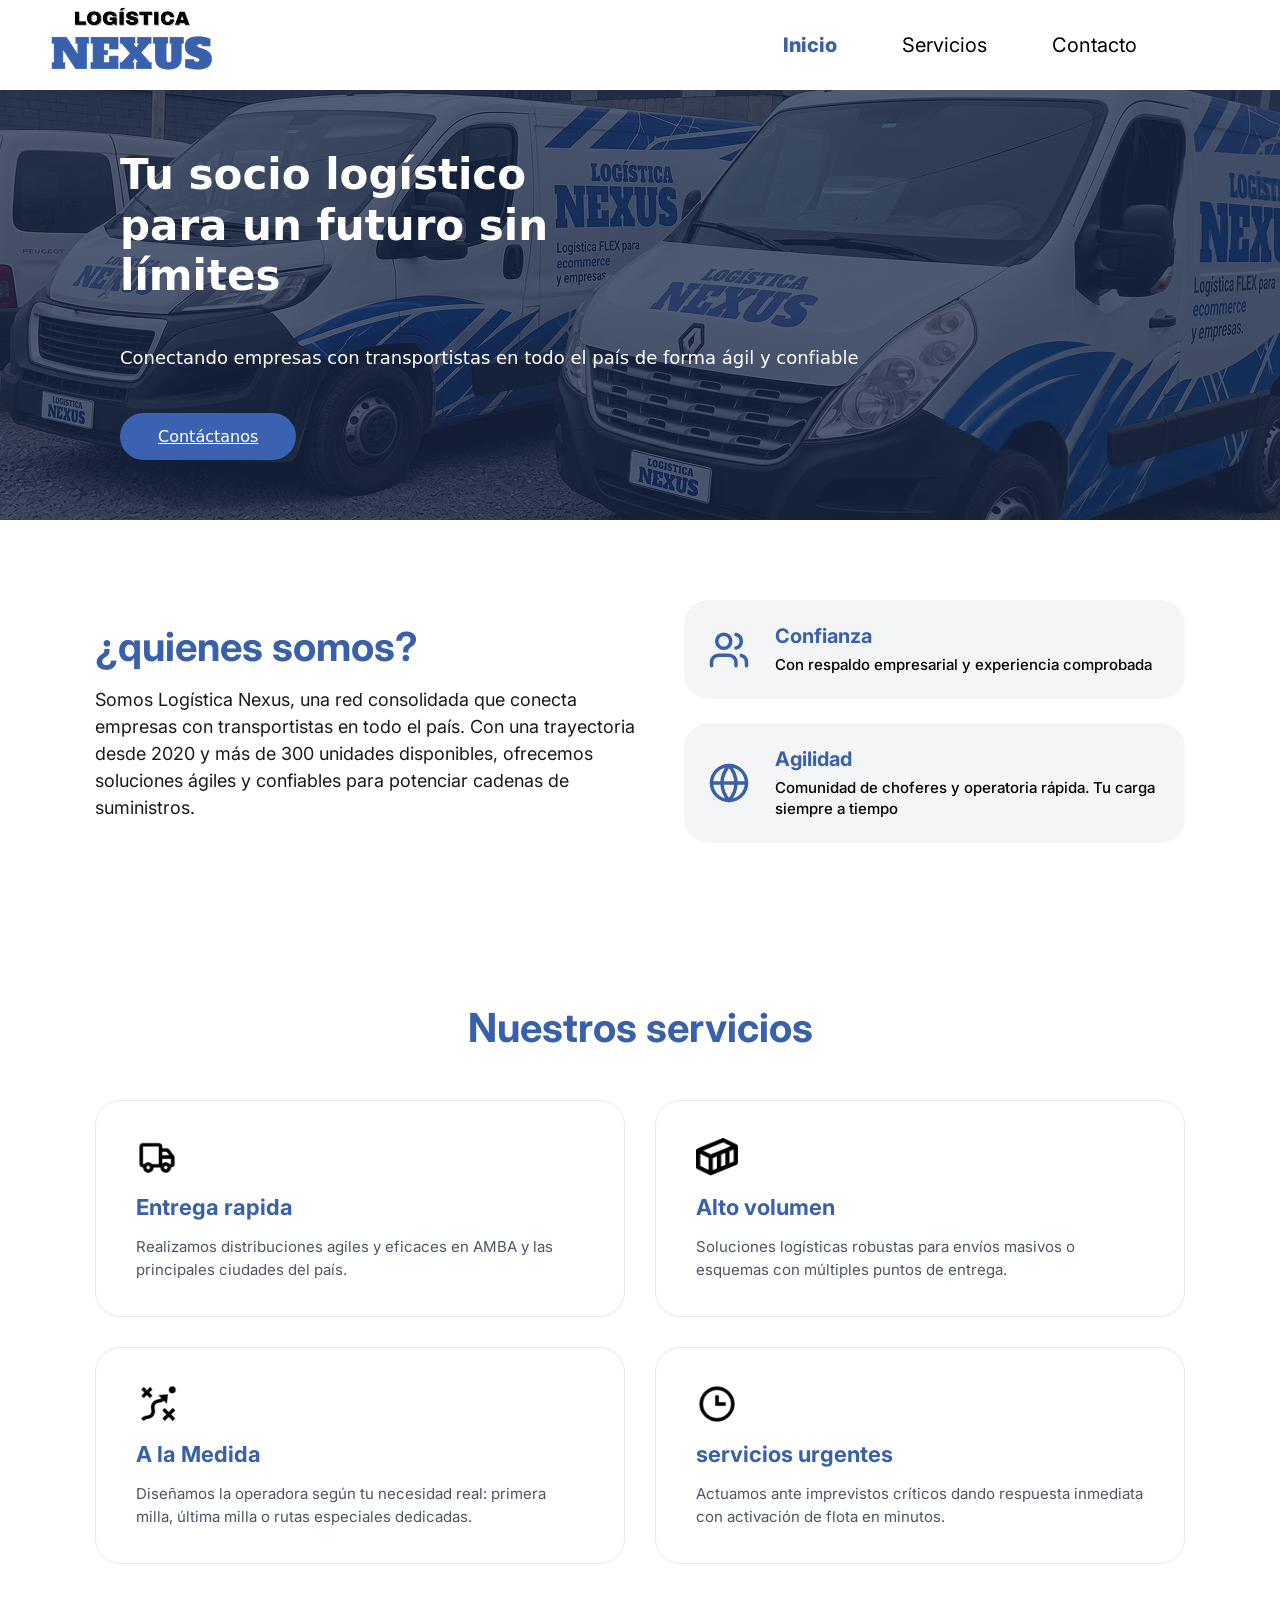
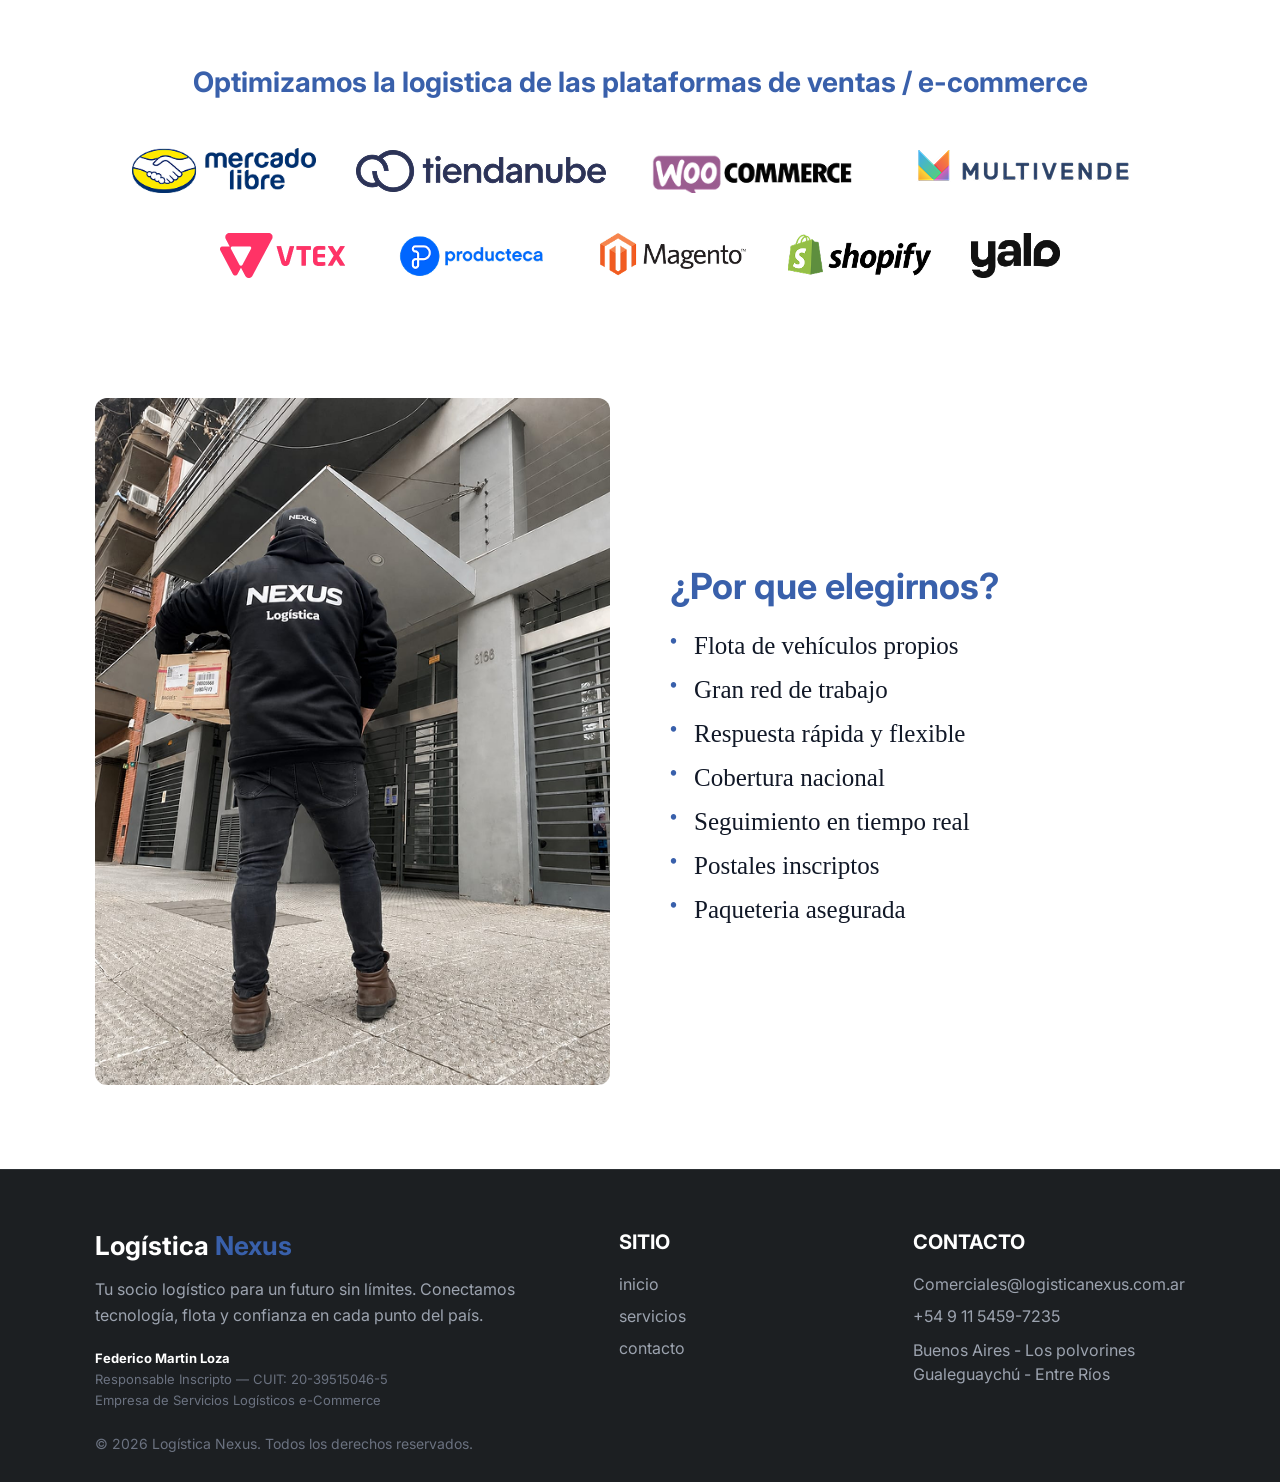
==== index.html @ c01db125 "ultimos cambios del servidor" ====
<!DOCTYPE html>
<html lang="es">
<head>
    <meta charset="UTF-8">
    <meta name="viewport" content="width=device-width, initial-scale=1.0">
    
    <title>Logística Nexus - Inicio</title>
    <meta name="description" content="Conectamos empresas con transportistas de forma ágil y confiable en todo el país. Soluciones logísticas a la medida, distribución de alto volumen y envíos urgentes.">
    <link rel="canonical" href="https://www.logisticanexus.com/">
    <meta name="robots" content="index, follow">
   
    <meta property="og:type" content="website">
    <meta property="og:title" content="Logística Nexus - Soluciones de Transporte Ágil">
    <meta property="og:description" content="Especialistas en última milla, distribución masiva e integraciones con plataformas de e-commerce.">
    <meta property="og:image" content="https://www.logisticanexus.com/img/og-share-image.jpg">
    <meta property="og:url" content="https://www.logisticanexus.com/index.html">
    <meta property="og:site_name" content="Logística Nexus">
  
    <link rel="preconnect" href="https://fonts.googleapis.com">
    <link rel="preconnect" href="https://fonts.gstatic.com" crossorigin>
    <link href="https://fonts.googleapis.com/css2?family=Inter:wght@400;500;700;800&display=swap" rel="stylesheet">
    
    <link rel="icon" href="./iconos/favicon.ico" type="image/x-icon">

    <link rel="stylesheet" href="style.css">
</head>
<body>  

 
  <header class="header">

  
    <img src="./img/Logo_nexus.png" alt="Logística Nexus - Socio Logístico" class="header__logo">

   
    <button class="header__toggle" id="menuToggle" aria-label="Abrir menú">
      <span class="header__toggle-line"></span>
      <span class="header__toggle-line"></span>
      <span class="header__toggle-line"></span>
    </button>

    
    <nav class="header__nav" id="headerNav">
      <ul class="header__menu">
      
        <li class="header__item"><a href="index.html" class="header__link header__link--active">Inicio</a></li>
        <li class="header__item"><a href="./pages/servicios.html" class="header__link">Servicios</a></li>
        <li class="header__item"><a href="./pages/Contacto.html" class="header__link">Contacto</a></li>
      </ul>
    </nav>

  </header>

  
  <main class="main_content">

    
    <section class="hero hero--home">
      <div class="hero__content">
        <h1 class="hero__title">Tu socio logístico para un futuro sin límites</h1>
        <p class="hero__text">Conectando empresas con transportistas en todo el país de forma ágil y confiable</p>
        
        <a href="./pages/Contacto.html" class="hero__button hero__button--primary">Contáctanos</a>
      </div>
    </section>

    
    <section class="about">
      <div class="about__container">
        
        <div class="about__info">
          <h2 class="about__title">¿quienes somos?</h2>
          <p class="about__text">
            Somos Logística Nexus, una red consolidada que conecta empresas con transportistas en todo el país. 
            Con una trayectoria desde 2020 y más de 300 unidades disponibles, ofrecemos soluciones 
            ágiles y confiables para potenciar cadenas de suministros.
          </p>
        </div>

        <div class="about__features">
          
          <div class="about__card">
            <div class="about__icon-wrapper">
              <svg class="about__icon" xmlns="http://www.w3.org/2000/svg" viewBox="0 0 24 24" fill="none" stroke="currentColor" stroke-width="2" stroke-linecap="round" stroke-linejoin="round">
                <path d="M16 21v-2a4 4 0 0 0-4-4H6a4 4 0 0 0-4 4v2" />
                <circle cx="9" cy="7" r="4" />
                <path d="M22 21v-2a4 4 0 0 0-3-3.87" />
                <path d="M16 3.13a4 4 0 0 1 0 7.75" />
              </svg>
            </div>
            <div class="about__card-content">
              <h3 class="about__card-title">Confianza</h3>
              <p class="about__card-text">Con respaldo empresarial y experiencia comprobada</p>
            </div>
          </div>

          <div class="about__card">
            <div class="about__icon-wrapper">
              <svg class="about__icon" xmlns="http://www.w3.org/2000/svg" viewBox="0 0 24 24" fill="none" stroke="currentColor" stroke-width="2" stroke-linecap="round" stroke-linejoin="round">
                <circle cx="12" cy="12" r="10" />
                <line x1="2" y1="12" x2="22" y2="12" />
                <path d="M12 2a15.3 15.3 0 0 1 4 10 15.3 15.3 0 0 1-4 10 15.3 15.3 0 0 1-4-10 15.3 15.3 0 0 1 4-10z" />
              </svg>
            </div>
            <div class="about__card-content">
              <h3 class="about__card-title">Agilidad</h3>
              <p class="about__card-text">Comunidad de choferes y operatoria rápida. Tu carga siempre a tiempo</p>
            </div>
          </div>

        </div>

      </div>
    </section>

    
    <section class="services">
      <div class="services__container">
        <h2 class="services__title">Nuestros servicios</h2>
        
        <div class="services__grid">
          
          <article class="services__card">

            <img src="./img/Camion-entrega-rapida.png" alt="Icono de Entrega rápida" class="services__icon">
            <h3 class="services__card-title">Entrega rapida</h3>
            <p class="services__card-text">Realizamos distribuciones agiles y eficaces en AMBA y las principales ciudades del país.</p>
          </article>

          <article class="services__card">

            <img src="./img/Alto-volumen.png" alt="Icono de Alto volumen" class="services__icon">
            <h3 class="services__card-title">Alto volumen</h3>
            <p class="services__card-text">Soluciones logísticas robustas para envíos masivos o esquemas con múltiples puntos de entrega.</p>
          </article>

          <article class="services__card">

            <img src="./img/A-la-medida.png" alt="Icono de Servicio A la Medida" class="services__icon">
            <h3 class="services__card-title">A la Medida</h3>
            <p class="services__card-text">Diseñamos la operadora según tu necesidad real: primera milla, última milla o rutas especiales dedicadas.</p>
          </article>

          <article class="services__card">

            <img src="./img/servicios-urgentes.png" alt="Icono de Servicios urgentes" class="services__icon">
            <h3 class="services__card-title">servicios urgentes</h3>
            <p class="services__card-text">Actuamos ante imprevistos críticos dando respuesta inmediata con activación de flota en minutos.</p>
          </article>

        </div>
      </div>
    </section>

    
    <section class="integrations">
      <div class="integrations__container">
        <h2 class="integrations__title">Optimizamos la logistica de las plataformas de ventas / e-commerce</h2>
        
        <div class="integrations__grid">
          <img src="./iconos/mercado-libre.png" alt="Logística integrada con Mercado Libre" class="integrations__logo">
          <img src="./iconos/tienda-nube.png" alt="Logística integrada con Tiendanube" class="integrations__logo">
          <img src="./iconos/woo-commerce.png" alt="Logística integrada con WooCommerce" class="integrations__logo">
          <img src="./iconos/multivende.png" alt="Logística integrada con Multivende" class="integrations__logo">
          <img src="./iconos/vtex.png" alt="Logística integrada con VTEX" class="integrations__logo">
          <img src="./iconos/producteca.png" alt="Logística integrada con Producteca" class="integrations__logo">
          <img src="./iconos/magento.png" alt="Logística integrada con Magento" class="integrations__logo">
          <img src="./iconos/shopify.png" alt="Logística integrada con Shopify" class="integrations__logo">
          <img src="./iconos/yalo.png" alt="Logística integrada con Yalo" class="integrations__logo">
        </div>
      </div>
    </section>

    
    <section class="benefits">
      <div class="benefits__container">
        
        <div class="benefits__image-wrapper">
          <img src="./img/imagen-transporte-fede.png" alt="Distribución y logística de paquetes - Logística Nexus" class="benefits__image">
        </div>

        <div class="benefits__content">
          <h2 class="benefits__title">¿Por que elegirnos?</h2>
          <ul class="benefits__list">
            <li class="benefits__item">Flota de vehículos propios</li>
            <li class="benefits__item">Gran red de trabajo</li>
            <li class="benefits__item">Respuesta rápida y flexible</li>
            <li class="benefits__item">Cobertura nacional</li>
            <li class="benefits__item">Seguimiento en tiempo real</li>
            <li class="benefits__item">Postales inscriptos</li>
            <li class="benefits__item">Paqueteria asegurada</li>
          </ul>
        </div>

      </div>
    </section>

  </main>     

  
  <footer class="footer">
    <div class="footer__container">
      
      <div class="footer__column footer__column--brand">
        <h2 class="footer__brand-title">Logística <span>Nexus</span></h2>
        <p class="footer__brand-text">Tu socio logístico para un futuro sin límites. Conectamos tecnología, flota y confianza en cada punto del país.</p>
        
        <div class="footer__legal-data">
          <p><strong>Federico Martin Loza</strong></p>
          <p>Responsable Inscripto — CUIT: 20-39515046-5</p>
          <p>Empresa de Servicios Logísticos e-Commerce</p>
        </div>

        <p class="footer__copy">&copy; 2026 Logística Nexus. Todos los derechos reservados.</p>
      </div>

      <div class="footer__column footer__column--nav">
        <h3 class="footer__title">SITIO</h3>
        <ul class="footer__list">
          <li><a href="./index.html" class="footer__link">inicio</a></li>
          <li><a href="./pages/servicios.html" class="footer__link">servicios</a></li>
          <li><a href="./pages/contacto.html" class="footer__link">contacto</a></li>
        </ul>
      </div>

      <div class="footer__column footer__column--contact">
        <h3 class="footer__title">CONTACTO</h3>
        <ul class="footer__list">
          <li><a href="mailto:Comerciales@logisticanexus.com.ar" class="footer__link">Comerciales@logisticanexus.com.ar</a></li>
          <li><a href="https://wa.me/5491154597235" target="_blank" rel="noopener noreferrer" class="footer__link">+54 9 11 5459-7235</a></li>
          <li class="footer__address">Buenos Aires - Los polvorines<br>Gualeguaychú - Entre Ríos</li>
        </ul>
      </div>

    </div>
  </footer>

  
  <script src="main.js"></script>  
</body>
</html>
---- style.css ----
* {
  margin: 0;
  padding: 0;
  box-sizing: border-box;
}

.main_content {
  width: 100%;
  margin: 0;
  padding: 0;
}


.channel-link {
  color: #4b5563;
  text-decoration: none;
  transition: color 0.2s ease;
}

.channel-link:hover {
  color: #3960AB; 
  text-decoration: underline;
}


.header {
  width: 100%;
  height: 90px;
  display: flex;
  justify-content: space-between; 
  align-items: center;
  padding: 20px 63px 20px 48px;
  background-color: #ffffff;
}

.header__logo {
  height: auto;
  max-width: 180px; 
}

.header__toggle {
  display: none;
}

.header__menu {
  list-style: none;
  margin: 0;
  padding: 0 60px;
  display: flex;
  justify-content: center;
  align-items: center;
  gap: 25px;
  flex: 1 0 0;
}

.header__item {
  display: flex;
  padding: 12px 20px;
  justify-content: center;
  align-items: center;
  gap: 10px;
}

.header__link {
  text-decoration: none;
  color: #000;
  font-family: 'Inter', sans-serif;
  font-size: 20px;
  font-style: normal;
  font-weight: 400;
  line-height: normal;
}

.header__link--active {
  font-weight: 800;
  color: #3960AB;
}


.hero--home {
  position: relative;
  width: 100%;
  height: 430px;
  background-image: linear-gradient(rgba(24, 39, 70, 0.75), rgba(24, 39, 70, 0.75)), 
                    url('./img/Fondo\ hero\ inicio.png'); 
  background-size: cover;
  background-position: center;
  background-repeat: no-repeat;
  display: flex;
  justify-content: center; 
  align-items: center;
}

.hero__content {
  width: 100%;
  max-width: 1440px;
  padding: 95px 120px;
  display: flex;
  flex-direction: column;
  gap: 42px;
  align-items: flex-start; 
}

.hero__title {
  color: #ffffff;
  font-family: system-ui, -apple-system, BlinkMacSystemFont, sans-serif;
  font-size: 42px;
  font-weight: 700;
  line-height: 1.2;
  margin: 0;
  max-width: 480px;
}

.hero__text {
  color: #ffffff;
  font-family: system-ui, -apple-system, BlinkMacSystemFont, sans-serif;
  font-size: 18px;
  font-weight: 400;
  line-height: 1.5;
  margin: 0;
  max-width: 750px; 
}

.hero__button--primary {
  background-color: #3b62b0; 
  color: #ffffff;
  font-family: system-ui, -apple-system, BlinkMacSystemFont, sans-serif;
  font-size: 16px;
  font-weight: 500;
  padding: 14px 38px;
  border: none;
  border-radius: 24px; 
  cursor: pointer;
  transition: background-color 0.2s ease-in-out;
}

.hero__button--primary:hover {
  background-color: #2e4d8c; 
}

.services-hero {
  background: linear-gradient(rgba(24, 39, 70, 0.8), rgba(24, 39, 70, 0.85)), 
              url('./img/img-servicios.png') no-repeat center center/cover;
  padding: 100px 0;
  text-align: center;
  color: #ffffff;
}

.services-hero__title {
  font-size: 42px;
  font-weight: 700;
  font-family: 'Inter', sans-serif;
}

.hero-contact {
  background: linear-gradient(rgba(24, 39, 70, 0.75), rgba(24, 39, 70, 0.75)), 
              url('./img/Fondo\ hero\ inicio.png'); 
  background-size: cover;
  background-position: center;
  padding: 90px 95px; 
  color: #ffffff;
  text-align: center;
}

.hero-contact__title {
  font-size: 46px; 
  font-weight: 700;
  margin-bottom: 16px;
  font-family: 'Inter', sans-serif;
}

.hero-contact__text {
  font-size: 18px; 
  color: #e5e7eb;
  max-width: 650px;
  margin: 0 auto;
  line-height: 1.6;
}


.about {
  width: 100%;
  background-color: #ffffff;
}

.about__container {
  display: flex;
  flex-direction: row;
  align-items: center;
  justify-content: space-between;
  width: 100%;
  max-width: 1440px;
  margin: 0 auto;
  padding: 80px 95px;
  gap: 28px;
}

.about__info {
  display: flex;
  flex-direction: column;
  width: 561px;
  gap: 15px;
}

.about__title {
  color: #3960AB;
  font-family: 'Inter', sans-serif;
  font-size: 40px;
  font-weight: 700;
  margin: 0;
}

.about__text {
  color: #1a1a1a;
  font-family: 'Inter', sans-serif;
  font-size: 18px;
  line-height: 1.5;
  margin: 0;
}

.about__features {
  display: flex;
  flex-direction: column;
  flex: 1;
  gap: 24px;
}

.about__card {
  display: flex;
  flex-direction: row;
  align-items: center;
  width: 100%;
  background-color: #F4F5F7;
  padding: 24px;
  gap: 25px;
  border-radius: 25px;
}

.about__icon-wrapper {
  display: flex;
  align-items: center;
  justify-content: center;
  color: #3960AB;
  flex-shrink: 0;
}

.about__icon {
  width: 42px;
  height: 42px;
}

.about__card-content {
  display: flex;
  flex-direction: column;
  gap: 6px;
}

.about__card-title {
  color: #3960AB;
  font-family: 'Inter', sans-serif;
  font-size: 20px;
  font-weight: 700;
  margin: 0;
}

.about__card-text {
  color: #000000;
  font-family: 'Inter', sans-serif;
  font-size: 15px;
  font-weight: 500;
  line-height: 1.4;
  margin: 0;
}


.services {
  width: 100%;
  background-color: #ffffff;
  padding: 80px 0 40px 0;
}

.services__container {
  width: 100%;
  max-width: 1440px;
  margin: 0 auto;
  padding: 0 95px;
}

.services__title {
  color: #3960AB;
  font-family: 'Inter', sans-serif;
  font-size: 40px;
  font-weight: 700;
  text-align: center;
  margin-bottom: 48px;
}

.services__grid {
  display: grid;
  grid-template-columns: repeat(2, 1fr);
  gap: 30px;
}

.services__card {
  background-color: #ffffff;
  border: 1px solid #e5e7eb;
  padding: 35px 40px;
  border-radius: 25px;
  display: flex;
  flex-direction: column;
  gap: 16px;
  align-items: flex-start;
}

.services__icon {
  width: 42px;
  height: 42px;
  object-fit: contain;
}

.services__card-title {
  color: #3960AB;
  font-family: 'Inter', sans-serif;
  font-size: 22px;
  font-weight: 700;
  margin: 0;
}

.services__card-text {
  color: #4b5563;
  font-family: 'Inter', sans-serif;
  font-size: 15px;
  line-height: 1.5;
  margin: 0;
}


.integrations {
  width: 100%;
  background-color: #ffffff;
  padding: 60px 0;
}

.integrations__container {
  width: 100%;
  max-width: 1440px;
  margin: 0 auto;
  padding: 0 95px;
  text-align: center;
}

.integrations__title {
  color: #3960AB;
  font-family: 'Inter', sans-serif;
  font-size: 28px;
  font-weight: 700;
  margin-bottom: 48px;
  line-height: 1.3;
}

.integrations__grid {
  display: flex;
  flex-wrap: wrap;
  justify-content: center;
  align-items: center;
  gap: 40px;
}

.integrations__logo {
  max-height: 45px;
  width: auto;
  object-fit: contain;
}


.benefits {
  width: 100%;
  background-color: #ffffff;
  padding: 60px 0 80px 0;
}

.benefits__container {
  width: 100%;
  max-width: 1440px;
  margin: 0 auto;
  padding: 0 95px;
  display: grid;
  grid-template-columns: 1fr 1fr;
  gap: 60px;
  align-items: center;
}

.benefits__image-wrapper {
  width: 100%;
}

.benefits__image {
  width: 100%;
  height: auto;
  border-radius: 12px;
  object-fit: cover;
}

.benefits__content {
  display: flex;
  flex-direction: column;
  gap: 24px;
}

.benefits__title {
  font-size: 36px;
  font-weight: 700;
  color: #3960AB;
  font-family: 'Inter', sans-serif;
}

.benefits__list {
  list-style: none;
  display: flex;
  flex-direction: column;
  gap: 16px;
}

.benefits__item {
  font-size: 25px;
  font-weight: 500;
  color: #111827;
  position: relative;
  padding-left: 24px;
}

.benefits__item::before {
  content: "•";
  color: #3960AB;
  font-weight: bold;
  font-size: 20px;
  position: absolute;
  left: 0;
  top: -2px;
}


.services-showcase__container--grid {
  max-width: 1440px;
  margin: 0 auto;
  padding: 80px 95px;
  display: grid;
  grid-template-columns: repeat(2, 1fr);
  gap: 40px;
  align-items: start;
}

.services-group {
  background-color: #ffffff;
  border: 1px solid #e5e7eb; 
  border-radius: 25px;       
  transition: transform 0.3s cubic-bezier(0.16, 1, 0.3, 1), box-shadow 0.3s ease;
  overflow: hidden;
  box-shadow: 0 4px 12px rgba(0, 0, 0, 0.02);
}

/* Efecto hover flotante con resplandor azul */
.services-group:hover {
  transform: translateY(-6px); 
  box-shadow: 0 16px 36px rgba(24, 39, 70, 0.08); 
  border-color: #3960AB; 
}

.services-card {
  padding: 35px 40px;
  display: flex;
  flex-direction: column;
  gap: 16px;
  align-items: flex-start;
  list-style: none;
  cursor: pointer;
  position: relative; 
}

.services-card::-webkit-details-marker {
  display: none; 
}


.services-card::after {
  content: "\f078"; 
  font-family: "Font Awesome 6 Free";
  font-weight: 900;
  color: #3960AB; 
  font-size: 14px;
  position: absolute;
  right: 40px;
  top: 45px;
  transition: transform 0.3s ease, color 0.2s ease;
}


details.services-group[open] .services-card::after {
  transform: rotate(180deg);
}

details.services-group[open] .services-card {
  border-bottom: 1px dashed #e5e7eb; 
}

.services-card__header {
  display: flex;
  align-items: center;
  gap: 15px;
  width: 100%;
}

.services-card__icon {
  width: 42px;
  height: 42px;
  object-fit: contain;
}

.services-card__title {
  color: #3960AB;
  font-family: 'Inter', sans-serif;
  font-size: 22px;
  font-weight: 700;
  margin: 0;
}

.services-card__title span {
  font-weight: 400;
}

.services-card__summary {
  color: #4b5563;
  font-family: 'Inter', sans-serif;
  font-size: 15px;
  line-height: 1.5;
  margin: 0;
  max-width: 85%;
}

.services-desc {
  padding: 35px 40px;
  background-color: #f9fafb; 
  display: flex;
  flex-direction: column;
  gap: 20px;
}

.services-desc__subtitle {
  font-size: 17px;
  font-weight: 700;
  color: #3960AB;
  font-family: 'Inter', sans-serif;
}

.services-desc__text {
  font-size: 15px;
  line-height: 1.6;
  color: #23272e;
  font-family: 'Inter', sans-serif;
}


.coverage {
  width: 100%;
  background-color: #ffffff;
  padding: 90px 95px;
  border-top: 1px solid #f3f4f6;
}

.coverage__container {
  max-width: 1440px;
  margin: 0 auto;
  text-align: center;
}

.coverage__title {
  color: #3960AB;
  font-family: 'Inter', sans-serif;
  font-size: 40px;
  font-weight: 700;
  margin-bottom: 12px;
}

.coverage__subtitle {
  color: #4b5563;
  font-family: 'Inter', sans-serif;
  font-size: 18px;
  max-width: 750px;
  margin: 0 auto 60px auto;
  line-height: 1.6;
}

.coverage__grid {
  display: grid;
  grid-template-columns: repeat(2, 1fr); 
  gap: 50px;
  align-items: stretch;
}

.coverage__card {
  background-color: #ffffff;
  border: 1px solid #e5e7eb;
  border-radius: 25px;
  overflow: hidden;
  box-shadow: 0 10px 25px -5px rgba(0, 0, 0, 0.02);
  display: flex;
  flex-direction: column;
  transition: transform 0.3s ease;
}

.coverage__card:hover {
  transform: translateY(-4px);
}

.coverage__image-wrapper {
  width: 100%;
  background-color: #0b0d0f; 
  padding: 30px;
  display: flex;
  justify-content: center;
  align-items: center;
  border-bottom: 1px solid #e5e7eb;
}

.coverage__img {
  max-height: 400px;
  width: 100%;
  object-fit: contain;
}

.coverage__content {
  padding: 35px 40px;
  text-align: left;
  display: flex;
  flex-direction: column;
  flex-grow: 1;
}

.coverage__card-title {
  color: #3960AB;
  font-size: 24px;
  font-weight: 700;
  margin-bottom: 12px;
  font-family: 'Inter', sans-serif;
}

.coverage__card-desc {
  color: #111827;
  font-size: 16px;
  font-weight: 500;
  margin-bottom: 24px;
  line-height: 1.5;
}

.coverage__list {
  list-style: none;
  display: flex;
  flex-direction: column;
  gap: 14px;
}

.coverage__list li {
  font-size: 15px;
  color: #4b5563;
  line-height: 1.6;
  position: relative;
  padding-left: 20px;
  font-family: 'Inter', sans-serif;
}

.coverage__list li::before {
  content: "•";
  color: #3960AB;
  position: absolute;
  left: 0;
  font-weight: bold;
  font-size: 18px;
  top: -1px;
}

.coverage__list li strong {
  color: #111827;
}


.commercial-policies {
  padding: 80px 0;
  background-color: #ffffff;
  border-top: 1px solid #f3f4f6;
}

.commercial-policies__container {
  max-width: 1440px;
  margin: 0 auto;
  padding: 0 95px;
}

.commercial-policies__title {
  font-size: 36px;
  font-weight: 700;
  color: #3960AB;
  text-align: center;
  margin-bottom: 48px;
  font-family: 'Inter', sans-serif;
}

.policy-accordion {
  background-color: #ffffff;
  border: 1px solid #e5e7eb;
  border-radius: 12px;
  margin-bottom: 16px;
  overflow: hidden;
  transition: all 0.3s ease;
}

details.policy-accordion[open] {
  border-color: #3960AB;
  box-shadow: 0 4px 20px rgba(57, 96, 171, 0.08);
}

.policy-accordion__summary {
  font-size: 16px;
  font-weight: 700;
  color: #111827;
  padding: 20px 24px;
  cursor: pointer;
  list-style: none;
  display: flex;
  justify-content: space-between;
  align-items: center;
  text-transform: uppercase;
  letter-spacing: 0.5px;
  font-family: 'Inter', sans-serif;
  user-select: none;
}

.policy-accordion__summary::-webkit-details-marker {
  display: none;
}

.policy-accordion__arrow {
  font-family: monospace;
  color: #3960AB;
  font-size: 16px;
  transition: transform 0.25s ease;
  display: inline-block;
}

details.policy-accordion[open] .policy-accordion__arrow {
  transform: rotate(180deg);
}

.policy-accordion__content {
  padding: 0 24px 24px 24px;
  border-top: 1px solid #f3f4f6;
  background-color: #f9fafb;
}

.policy-accordion__list {
  list-style: none;
  display: flex;
  flex-direction: column;
  gap: 14px;
  padding-top: 20px;
}

.policy-accordion__list li {
  font-size: 15px;
  color: #4b5563;
  line-height: 1.6;
  position: relative;
  padding-left: 24px;
  font-family: 'Inter', sans-serif;
}

.policy-accordion__list li::before {
  content: "•";
  color: #3960AB;
  position: absolute;
  left: 8px;
  font-weight: bold;
  font-size: 18px;
  top: -2px;
}

.policy-accordion__list li strong {
  color: #111827;
}


.contact-section {
  padding: 90px 95px;
  background-color: #ffffff;
}

.contact-section__container {
  display: grid;
  grid-template-columns: 1fr 1fr;
  gap: 90px; 
  max-width: 1440px;
  margin: 0 auto;
  align-items: start;
}

.nexus-form {
  display: none; 
}

.nexus-form.active {
  display: block; 
}

.contact-card {
  background-color: #ffffff;
  border: 1px solid #e5e7eb;
  padding: 45px; 
  border-radius: 16px;
  box-shadow: 0 10px 25px -5px rgba(0, 0, 0, 0.05);
}

.form-tabs {
  display: flex;
  background-color: #f3f4f6;
  padding: 5px;
  border-radius: 12px;
  margin-bottom: 36px;
}

.tab-btn {
  flex: 1;
  padding: 14px;
  border: none;
  background: transparent;
  font-size: 16px; 
  font-weight: 600;
  color: #4b5563;
  cursor: pointer;
  border-radius: 10px;
  transition: all 0.2s ease;
  font-family: 'Inter', sans-serif;
}

.tab-btn.active {
  background-color: #ffffff;
  color: #3960AB;
  box-shadow: 0 4px 6px -1px rgba(0, 0, 0, 0.05);
}

.form-group {
  margin-bottom: 24px;
  display: flex;
  flex-direction: column;
  gap: 8px;
}

.form-group label {
  font-size: 16px; 
  font-weight: 600;
  color: #374151;
  font-family: 'Inter', sans-serif;
}

.form-group input, .form-group select, .form-group textarea {
  width: 100%;
  padding: 14px 18px; 
  border: 1px solid #d1d5db;
  border-radius: 10px;
  font-size: 16px; 
  outline: none;
  font-family: 'Inter', sans-serif;
}

.form-group input:focus, .form-group select:focus, .form-group textarea:focus {
  border-color: #3960AB;
  box-shadow: 0 0 0 3px rgba(57, 96, 171, 0.15);
}

.btn-submit {
  width: 100%;
  background-color: #3960AB;
  color: #ffffff;
  padding: 16px;
  border: none;
  border-radius: 12px;
  font-size: 16px; 
  font-weight: 600;
  cursor: pointer;
  transition: background-color 0.2s;
  font-family: 'Inter', sans-serif;
}

.btn-submit:hover {
  background-color: #2e4d8c;
}

.info-side__title {
  font-size: 40px; 
  font-weight: 700;
  margin-bottom: 16px;
  color: #3960AB;
  font-family: 'Inter', sans-serif;
}

.info-side__desc {
  color: #4b5563;
  font-size: 18px;
  margin-bottom: 48px;
  font-family: 'Inter', sans-serif;
  line-height: 1.6;
}

.info-channels {
  display: flex;
  flex-direction: column;
  gap: 36px;
}

.channel-item {
  display: flex;
  gap: 24px;
  align-items: center;
}

.channel-item i {
  font-size: 20px;
  color: #3960AB;
  background: rgba(57, 96, 171, 0.08);
  padding: 16px;
  border-radius: 50%;
  width: 52px;
  height: 52px;
  display: flex;
  align-items: center;
  justify-content: center;
}

.channel-text h3 {
  font-size: 18px; 
  font-weight: 700;
  margin-bottom: 4px;
  font-family: 'Inter', sans-serif;
  color: #111827;
}

.channel-text p {
  font-size: 16px; 
  color: #4b5563;
  font-family: 'Inter', sans-serif;
  line-height: 1.4;
}


.footer {
  background-color: #1c1f22;
  color: #9ca3af;
  padding: 60px 95px 30px 95px;
  border-top: 1px solid #2d3135;
}

.footer__container {
  display: grid;
  grid-template-columns: 2fr 1fr 1fr;
  gap: 64px;
  max-width: 1440px;
  margin: 0 auto;
}

.footer__brand-title {
  color: #ffffff;
  font-size: 26px; 
  font-weight: 700;
  margin-bottom: 16px;
  font-family: 'Inter', sans-serif;
}

.footer__brand-title span {
  color: #3960AB;
}

.footer__brand-text {
  font-size: 16px; 
  line-height: 1.6;
  margin-bottom: 20px;
  font-family: 'Inter', sans-serif;
}

.footer__title {
  color: #ffffff;
  font-size: 20px; 
  font-weight: 700;
  margin-bottom: 20px;
  font-family: 'Inter', sans-serif;
}

.footer__list {
  list-style: none;
}

.footer__list li {
  margin-bottom: 12px;
}

.footer__link {
  color: #9ca3af;
  text-decoration: none;
  font-size: 16px; 
  transition: color 0.2s;
  font-family: 'Inter', sans-serif;
}

.footer__link:hover {
  color: #ffffff;
}

.footer__address {
  font-size: 16px; 
  line-height: 1.5;
  margin-top: 12px;
  font-family: 'Inter', sans-serif;
}

.footer__copy {
  font-size: 14px; 
  color: #6b7280;
  margin-top: 24px;
  font-family: 'Inter', sans-serif;
}


.footer__legal-data {
  font-size: 13px;
  color: #6b7280;
  line-height: 1.6;
  margin-top: 15px;
  margin-bottom: 10px;
  font-family: 'Inter', sans-serif;
}

.footer__legal-data strong {
  color: #ffffff;
}


.nexus-modal {
  display: none; 
  position: fixed;
  top: 0;
  left: 0;
  width: 100%;
  height: 100%;
  background-color: rgba(24, 39, 70, 0.6); 
  z-index: 2000; 
  justify-content: center;
  align-items: center;
  padding: 24px;
}

.nexus-modal.active {
  display: flex;
  animation: modalFadeIn 0.25s ease-out;
}

.nexus-modal__content {
  background-color: #3960AB; 
  color: #ffffff; 
  padding: 40px;
  border-radius: 25px; 
  max-width: 460px;
  width: 100%;
  text-align: center;
  box-shadow: 0 20px 40px rgba(0, 0, 0, 0.25);
  display: flex;
  flex-direction: column;
  align-items: center;
  gap: 16px;
  transform: scale(0.9);
  transition: transform 0.25s ease;
}

.nexus-modal.active .nexus-modal__content {
  transform: scale(1);
}

.nexus-modal__icon {
  font-size: 54px;
  color: #ffffff;
  margin-bottom: 8px;
}

.nexus-modal__title {
  font-size: 24px;
  font-weight: 700;
  font-family: 'Inter', sans-serif;
  margin: 0;
}

.nexus-modal__text {
  font-size: 16px;
  line-height: 1.5;
  font-family: 'Inter', sans-serif;
  color: #f3f4f6; 
  margin-bottom: 12px;
}

.nexus-modal__btn {
  background-color: #ffffff; 
  color: #3960AB; 
  border: none;
  padding: 12px 32px;
  font-size: 15px;
  font-weight: 700;
  border-radius: 12px;
  cursor: pointer;
  transition: background-color 0.2s, transform 0.1s;
  font-family: 'Inter', sans-serif;
  width: 100%;
  max-width: 160px;
}

.nexus-modal__btn:hover {
  background-color: #f3f4f6;
}

.nexus-modal__btn:active {
  transform: scale(0.97);
}

@keyframes modalFadeIn {
  from { opacity: 0; }
  to { opacity: 1; }
}


@media (min-width: 769px) {
  .header {
    gap: 289px; 
  }
}

@media (max-width: 768px) {
  /* Cabecera Móvil */
  .header {
    padding: 15px 20px; 
    position: relative;
    z-index: 100;
  }
  
  .header__toggle {
    display: flex;
    flex-direction: column;
    justify-content: space-between;
    width: 28px;
    height: 20px;
    background: transparent;
    border: none;
    cursor: pointer;
  }

  .header__toggle-line {
    width: 100%;
    height: 3px;
    background-color: #000000; 
    border-radius: 2px;
  }
  
  .header__nav {
    display: none;
    position: absolute;
    top: 100%; 
    left: 0;
    width: 100%;
    background-color: #ffffff;
    box-shadow: 0 4px 10px rgba(0, 0, 0, 0.08); 
    z-index: 99;
  }
  
  .header__nav--open {
    display: block;
  }
  
  .header__menu {
    flex-direction: column;
    padding: 20px 0;
    gap: 10px;
  }

  .header__item {
    width: 100%;
    padding: 12px 0;
    justify-content: center;
  }

  .header__link {
    font-size: 18px; 
  }

  
  .hero--home {
    height: auto;
    min-height: 420px;
    background-position: 35% center;
  }

  .hero__content {
    padding: 60px 24px;
    gap: 28px;
  }

  .hero__title {
    font-size: 30px;
    max-width: 100%;
  }

  .hero__text {
    font-size: 16px;
    max-width: 100%;
  }

  .hero--button--primary, .hero__button--primary {
    width: 100%;
    max-width: 280px;
    text-align: center;
  }

  /* Quiénes somos Móvil */
  .about__container {
    flex-direction: column; 
    padding: 40px 24px;     
    gap: 35px;
  }

  .about__info {
    width: 100%;            
  }

  .about__title {
    font-size: 32px;       
  }

  .about__features {
    width: 100%;           
    gap: 16px;
  }

  .about__card {
    padding: 20px;
    gap: 15px;
    border-radius: 20px;
  }

  
  .services-hero {
    padding: 60px 24px;
  }
  
  .services-hero__title {
    font-size: 32px;
  }

  .services__container {
    padding: 40px 24px;
  }

  .services__title {
    font-size: 28px;
    margin-bottom: 24px;
  }

  .services__grid {
    grid-template-columns: 1fr !important; 
    gap: 20px;
  }

  .services-showcase__container--grid {
    grid-template-columns: 1fr !important;
    padding: 40px 24px;
    gap: 24px;
  }

  .services-card {
    padding: 24px;
  }
  
  .services-card__title {
    font-size: 20px;
  }
  
  .services-card::after {
    right: 24px;
    top: 35px;
  }

  .services-desc {
    padding: 24px;
  }

  
  .coverage {
    padding: 50px 24px;
  }

  .coverage__title {
    font-size: 28px;
  }

  .coverage__subtitle {
    font-size: 16px;
    margin-bottom: 36px;
  }

  .coverage__grid {
    grid-template-columns: 1fr !important; 
    gap: 32px;
  }

  .coverage__image-wrapper {
    padding: 20px;
  }

  .coverage__img {
    max-height: 300px;
  }

  .coverage__content {
    padding: 24px;
  }
  
  .coverage__card-title {
    font-size: 22px;
  }

  /* Políticas e Integraciones Móvil */
  .commercial-policies {
    padding: 40px 0;
  }
  
  .commercial-policies__title {
    font-size: 26px;
    margin-bottom: 32px;
  }

  .commercial-policies__container {
    padding: 0 24px;
  }
  
  .policy-accordion__summary {
    font-size: 14px;
    padding: 16px;
  }

  .integrations__container {
    padding: 40px 24px;
  }

  .integrations__title {
    font-size: 22px;
    margin-bottom: 32px;
  }

  .integrations__grid {
    gap: 24px;
  }

  .integrations__logo {
    max-height: 35px;       
  }
  
  .benefits {
    padding: 40px 0;
  }

  .benefits__container {
    grid-template-columns: 1fr; 
    padding: 0 24px;
    gap: 32px;
  }

  .benefits__title {
    font-size: 26px;
  }

  
  .hero-contact {
    padding: 50px 24px;
  }

  .hero-contact__title {
    font-size: 28px;
  }
  
  .hero-contact__text {
    font-size: 15px;
  }

  .contact-section {
    padding: 40px 24px;
  }

  .contact-section__container {
    grid-template-columns: 1fr; 
    gap: 40px;
  }

  .info-side__title {
    font-size: 26px;
  }

  .info-side__desc {
    font-size: 15px;
    margin-bottom: 32px;
  }

  .channel-text h3 {
    font-size: 16px;
  }

  .channel-text p {
    font-size: 14px;
  }

  .contact-card {
    padding: 24px;
  }
  
  .tab-btn {
    font-size: 14px;
    padding: 10px;
  }
  
  .form-group label {
    font-size: 14px;
  }
  
  .form-group input, .form-group select, .form-group textarea {
    font-size: 14px;
    padding: 12px 14px;
  }
  
  .btn-submit {
    font-size: 15px;
    padding: 14px;
  }

  .footer {
    padding: 40px 24px 30px 24px;
  }

  .footer__container {
    grid-template-columns: 1fr; 
    gap: 40px;
  }

  .footer__brand-title {
    font-size: 22px;
  }

  .footer__brand-text, .footer__link, .footer__address {
    font-size: 14px;
  }

  .footer__title {
    font-size: 18px;
  }

  .footer__copy {
    font-size: 13px;
    margin-top: 16px;
  }
}
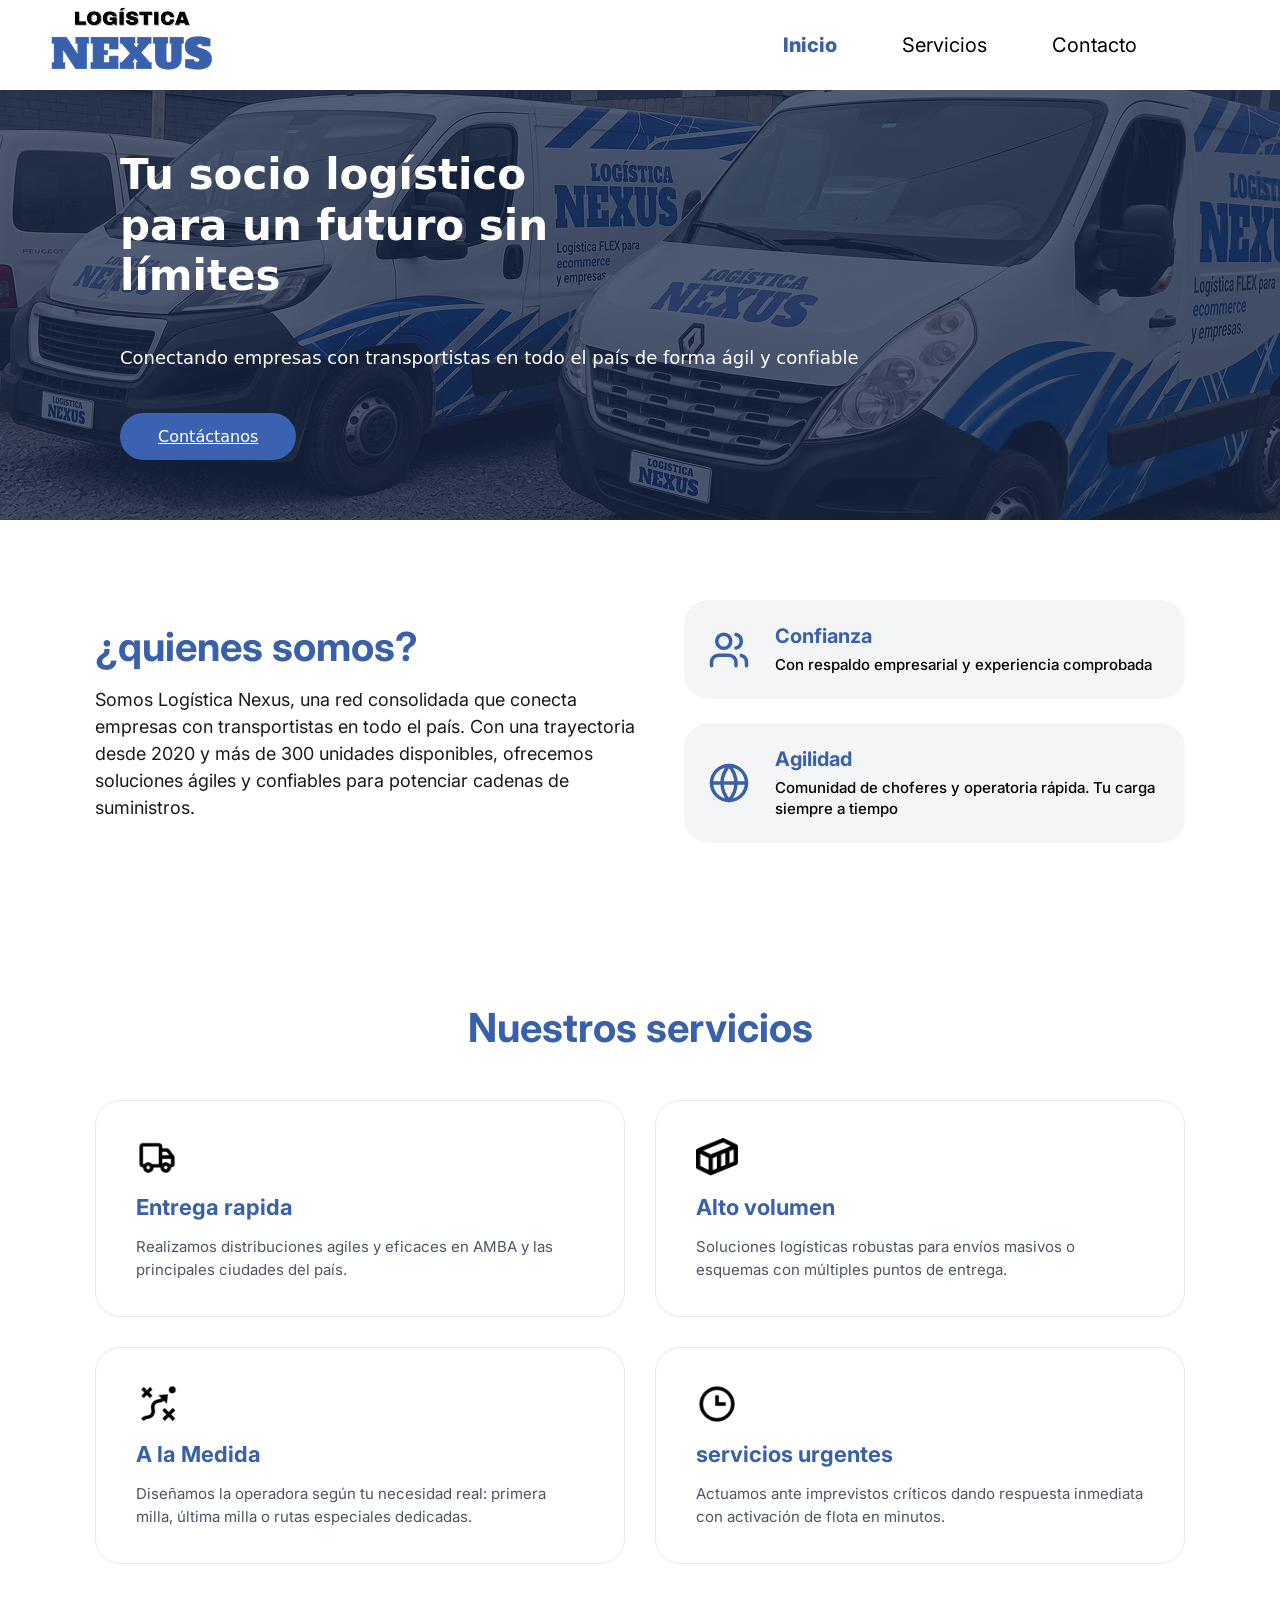
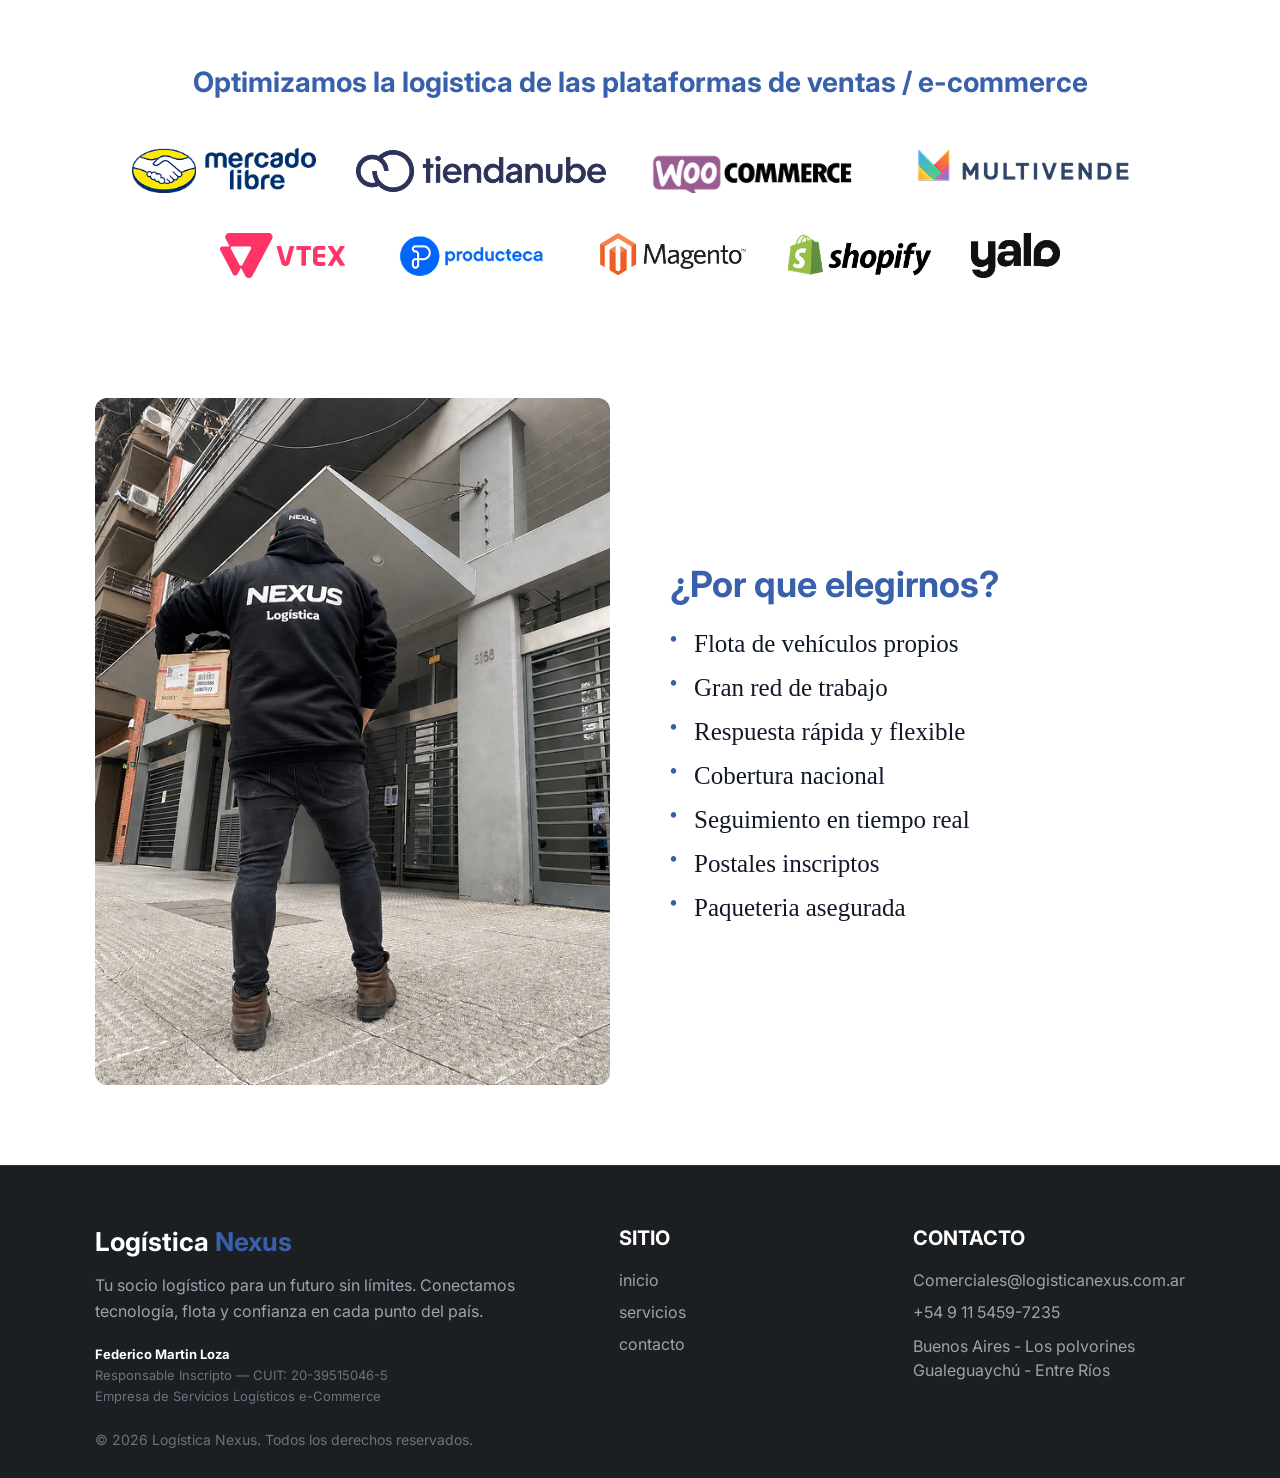
==== commit 4d263ff9: "cambios de codigo" ====
--- a/index.html
+++ b/index.html
@@ -1,4 +1,3 @@
-<!DOCTYPE html>
 <html lang="es">
 <head>
     <meta charset="UTF-8">
@@ -219,7 +218,7 @@
         <ul class="footer__list">
           <li><a href="./index.html" class="footer__link">inicio</a></li>
           <li><a href="./pages/servicios.html" class="footer__link">servicios</a></li>
-          <li><a href="./pages/contacto.html" class="footer__link">contacto</a></li>
+          <li><a href="./pages/Contacto.html" class="footer__link">contacto</a></li>
         </ul>
       </div>
 
--- a/style.css
+++ b/style.css
@@ -460,7 +460,7 @@
   box-shadow: 0 4px 12px rgba(0, 0, 0, 0.02);
 }
 
-/* Efecto hover flotante con resplandor azul */
+
 .services-group:hover {
   transform: translateY(-6px); 
   box-shadow: 0 16px 36px rgba(24, 39, 70, 0.08); 
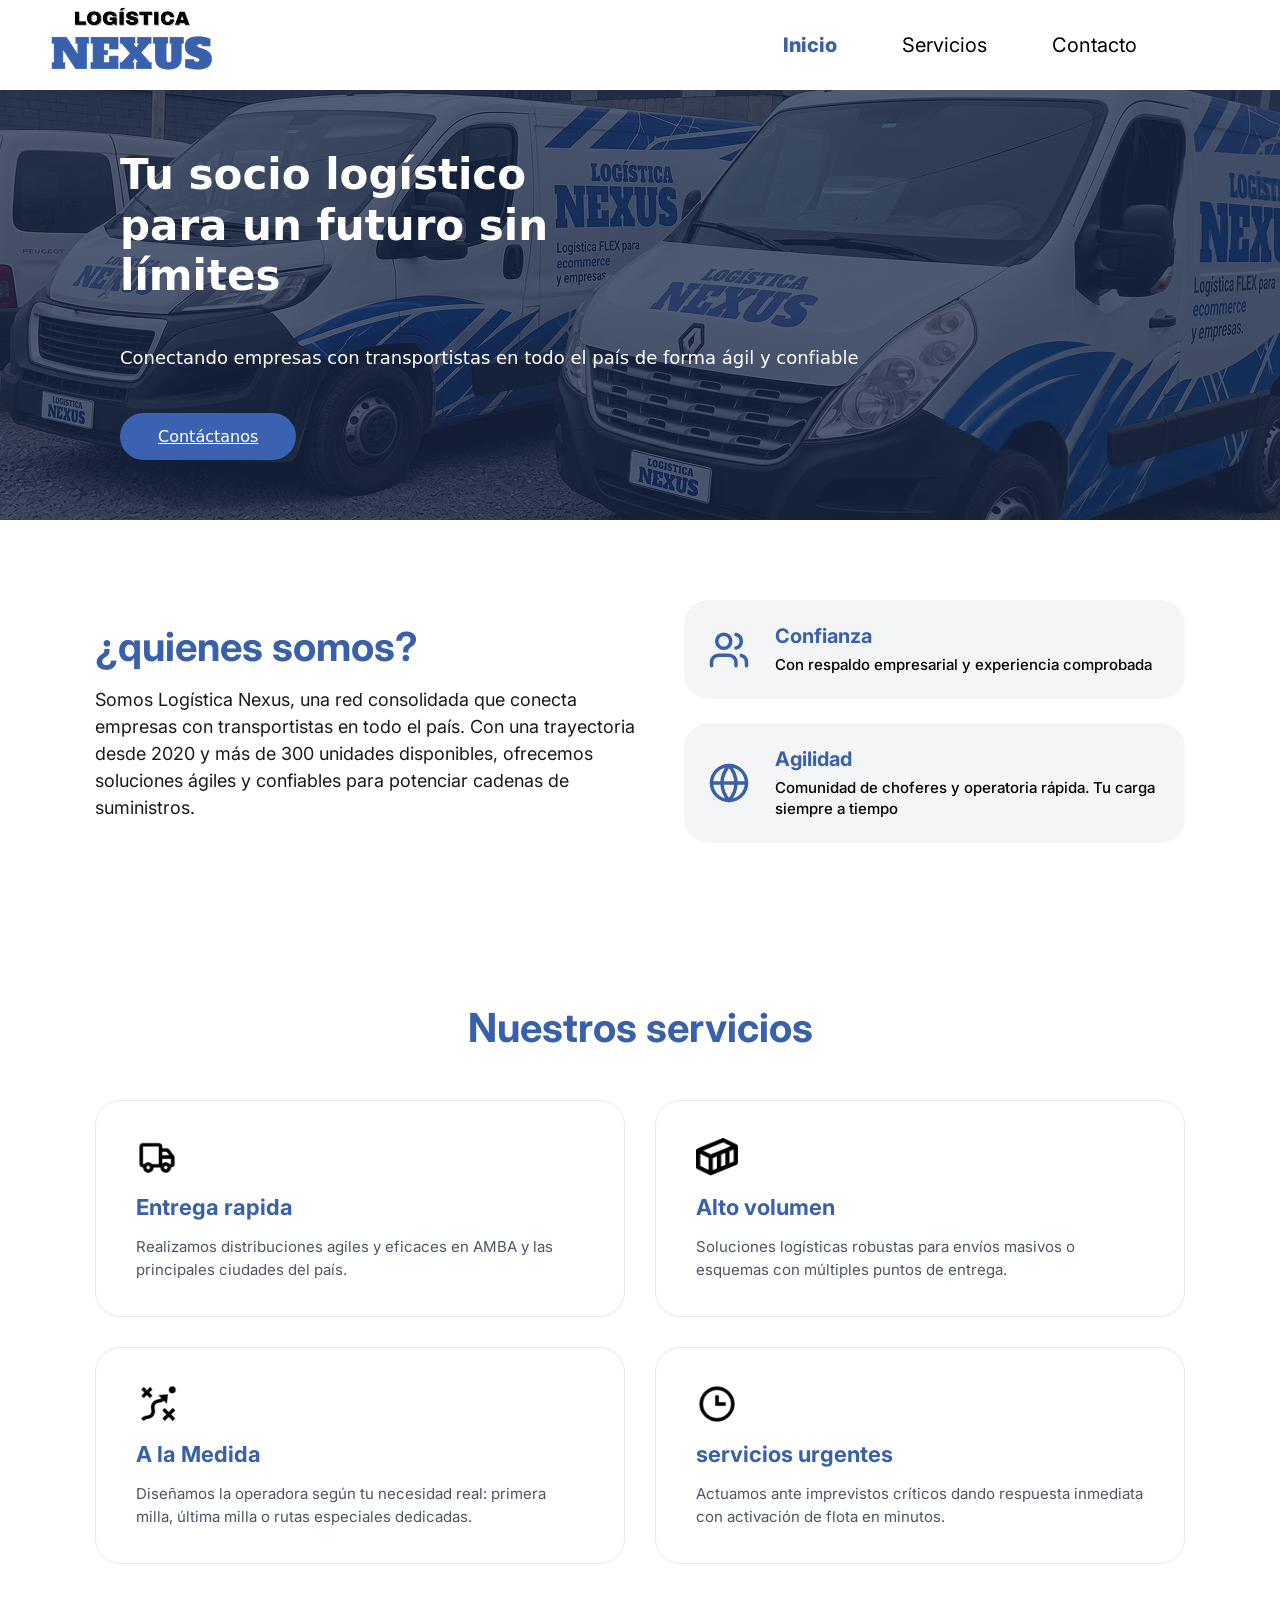
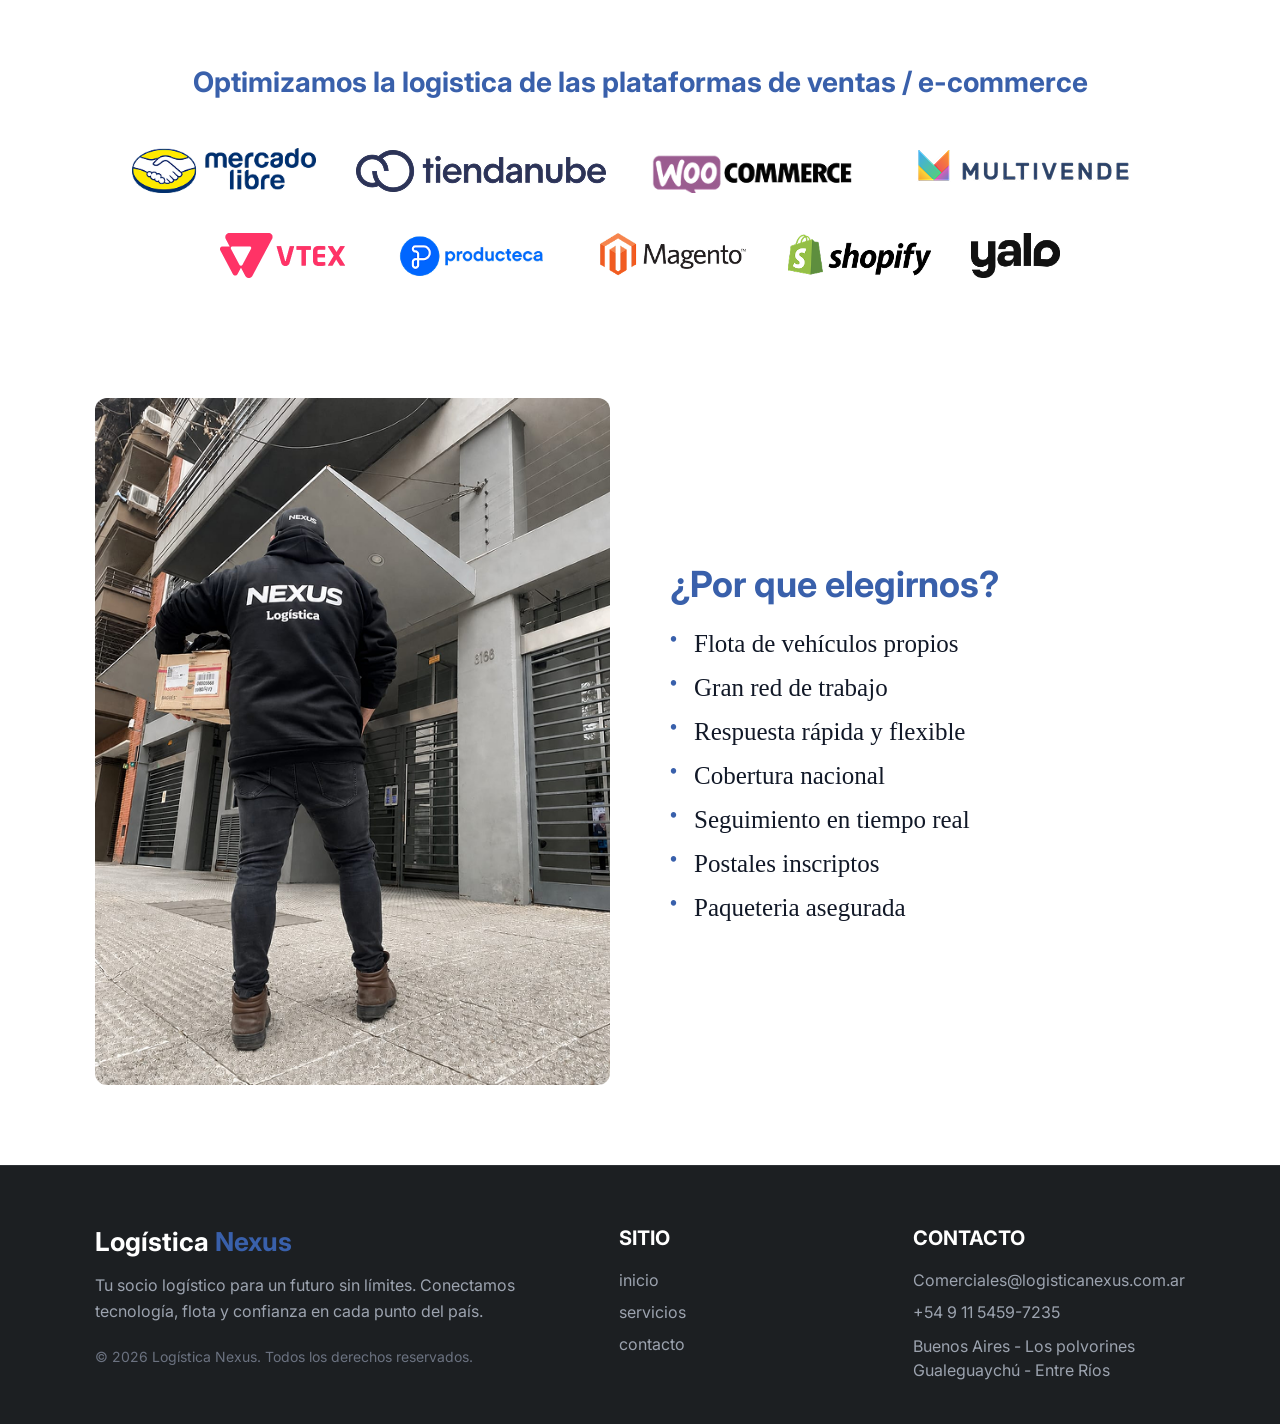
==== commit 769e766d: "quida de datos privados" ====
--- a/index.html
+++ b/index.html
@@ -204,11 +204,7 @@
         <h2 class="footer__brand-title">Logística <span>Nexus</span></h2>
         <p class="footer__brand-text">Tu socio logístico para un futuro sin límites. Conectamos tecnología, flota y confianza en cada punto del país.</p>
         
-        <div class="footer__legal-data">
-          <p><strong>Federico Martin Loza</strong></p>
-          <p>Responsable Inscripto — CUIT: 20-39515046-5</p>
-          <p>Empresa de Servicios Logísticos e-Commerce</p>
-        </div>
+        
 
         <p class="footer__copy">&copy; 2026 Logística Nexus. Todos los derechos reservados.</p>
       </div>
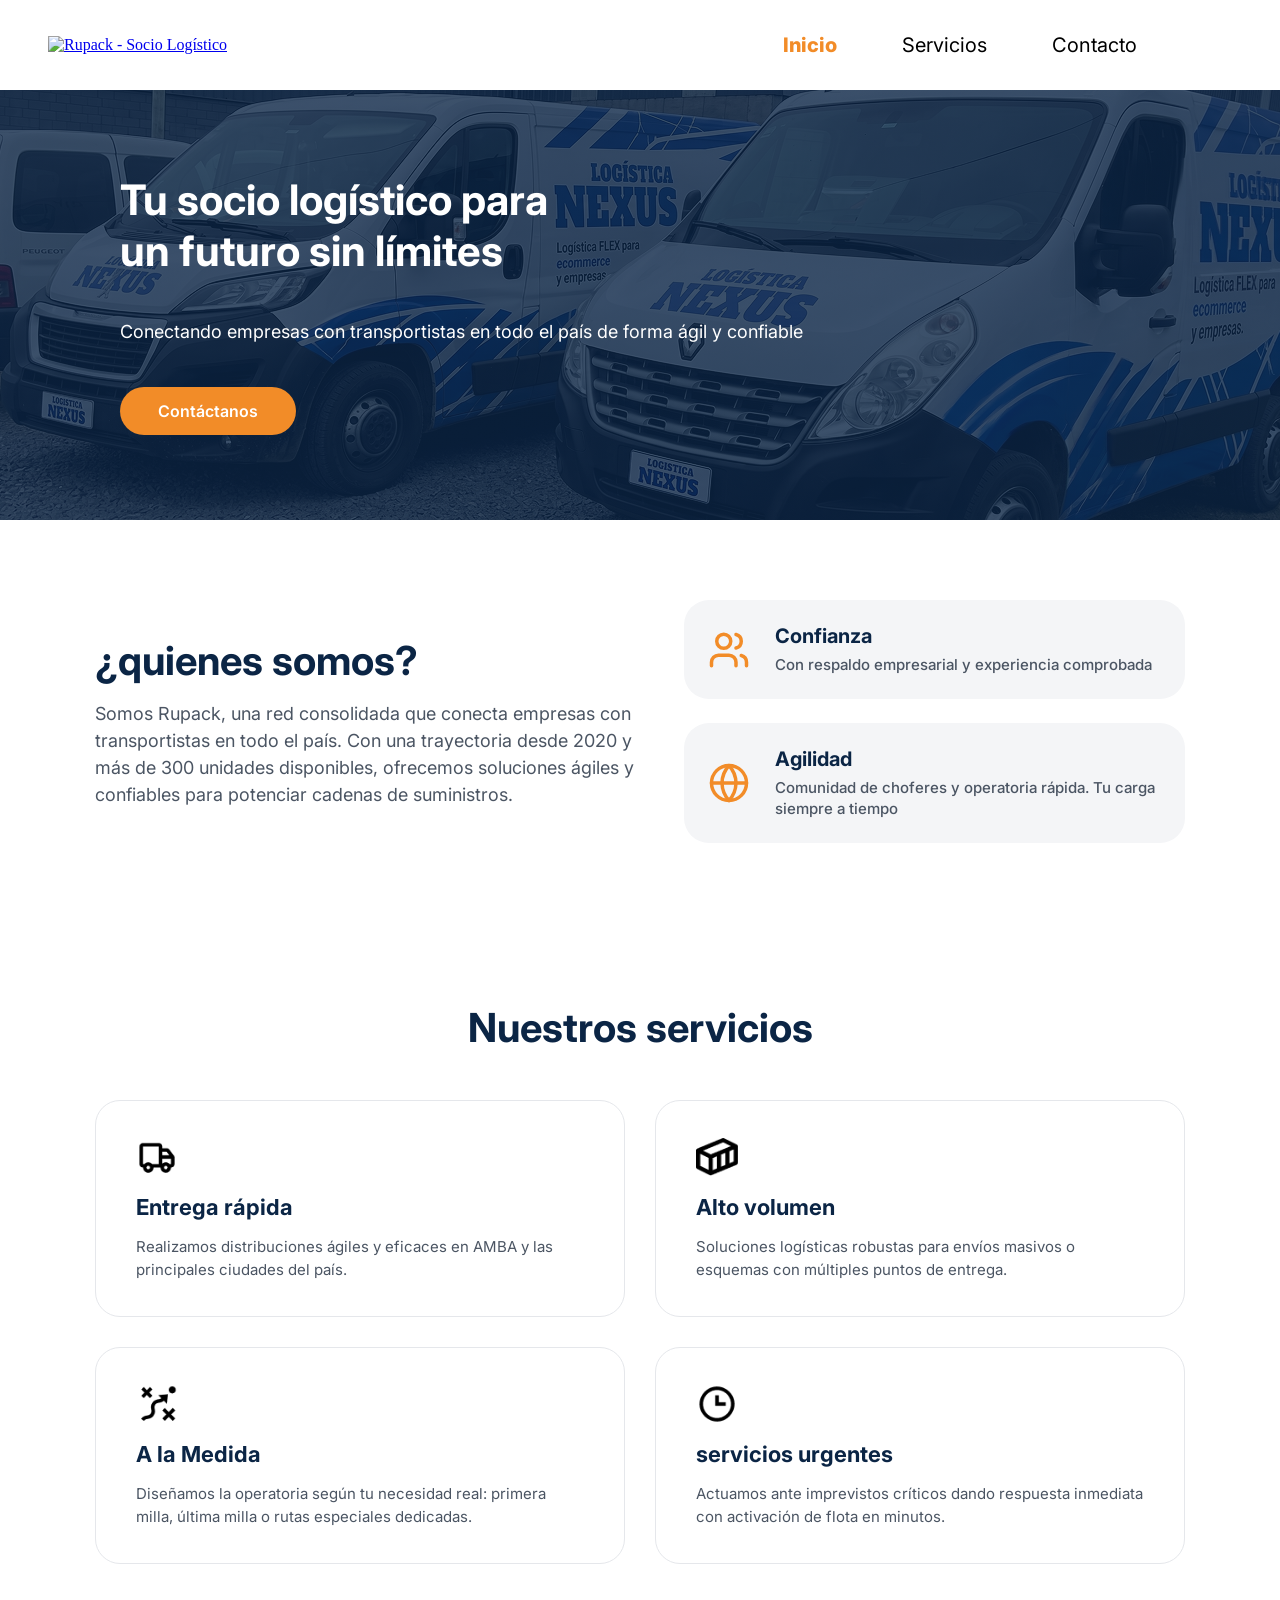
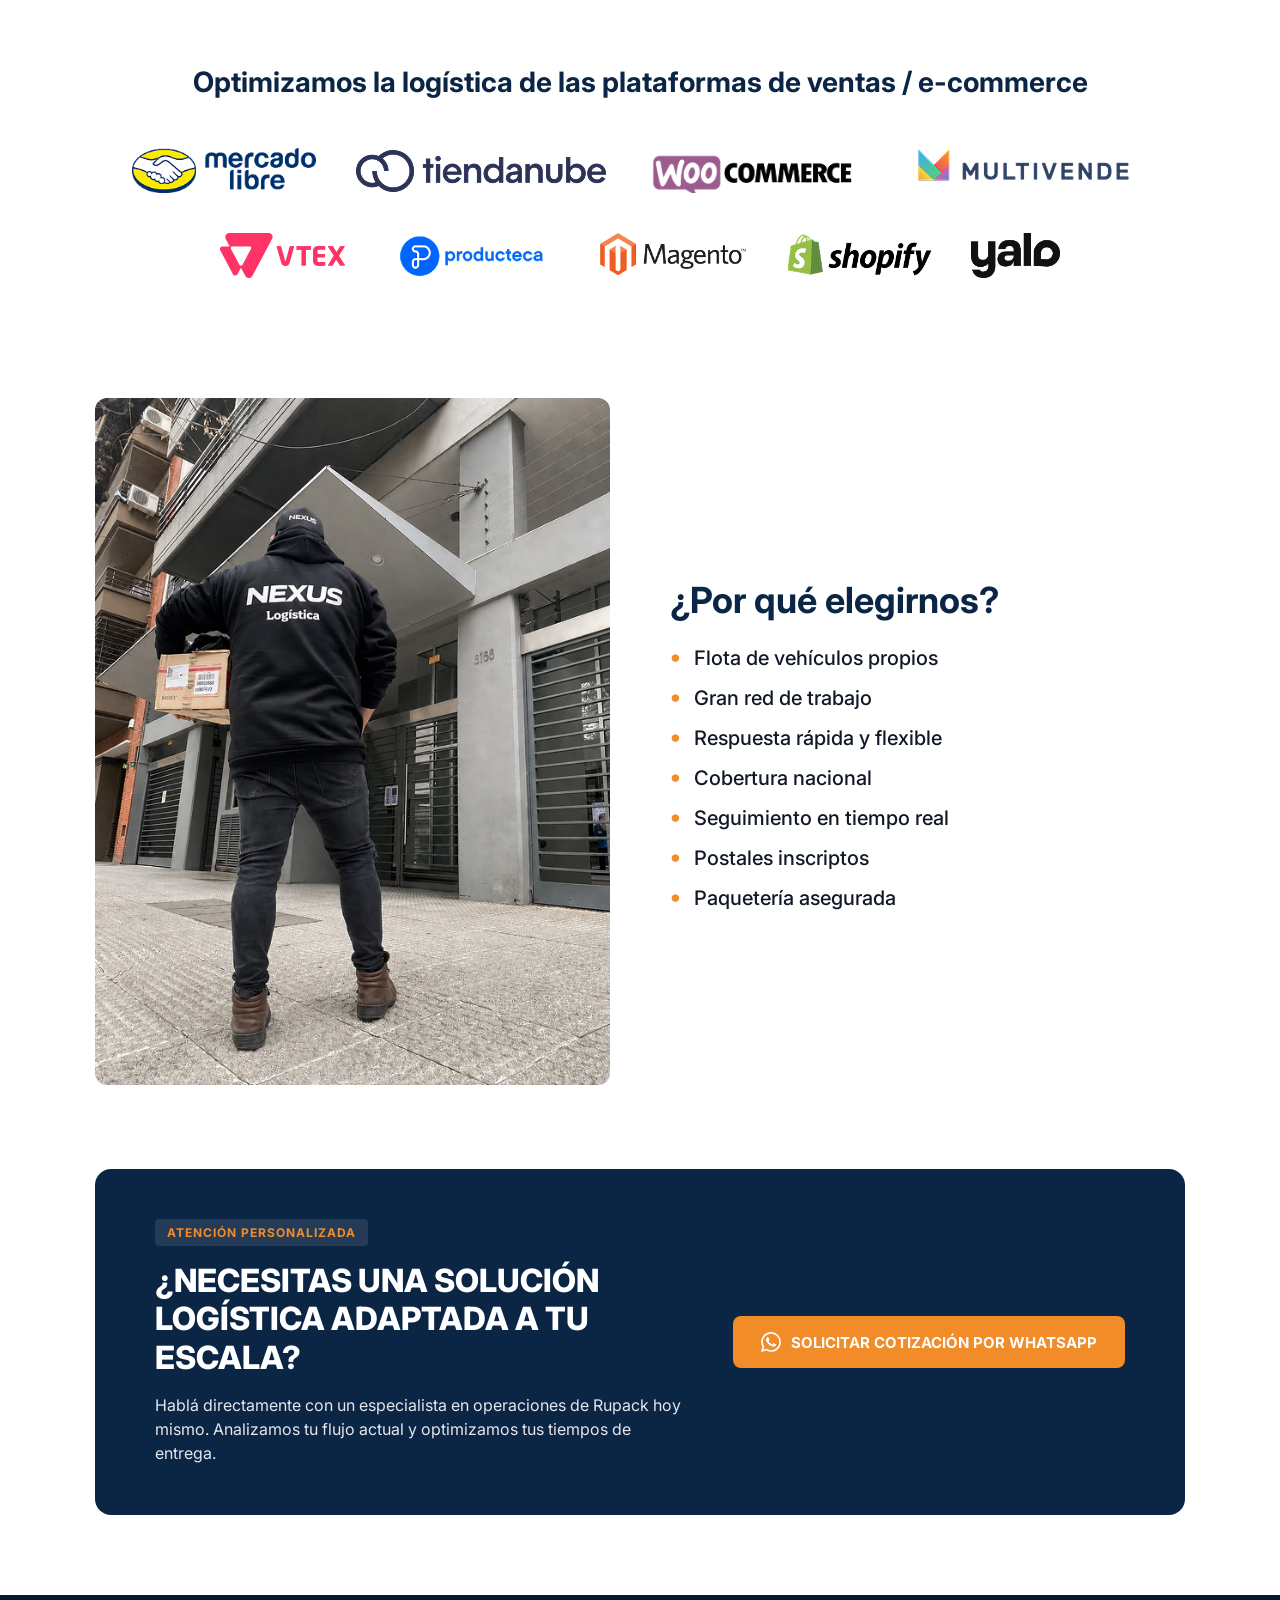
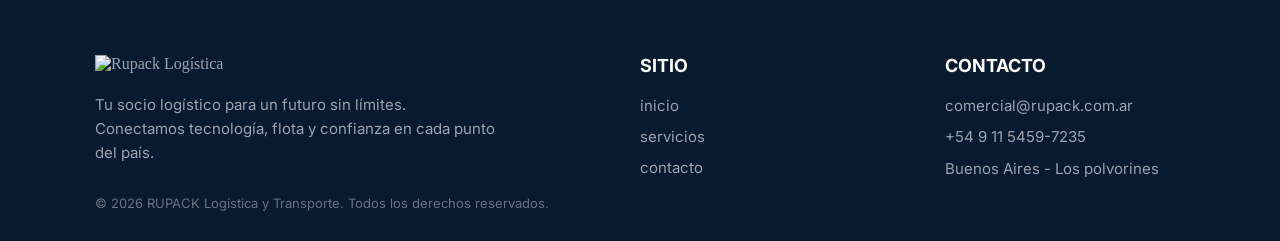
==== commit 70465d7e: "Rediseño completo a la nueva identidad Rupack" ====
--- a/index.html
+++ b/index.html
@@ -1,19 +1,20 @@
+<!DOCTYPE html>
 <html lang="es">
 <head>
     <meta charset="UTF-8">
     <meta name="viewport" content="width=device-width, initial-scale=1.0">
     
-    <title>Logística Nexus - Inicio</title>
+    <title>Rupack - Inicio</title>
     <meta name="description" content="Conectamos empresas con transportistas de forma ágil y confiable en todo el país. Soluciones logísticas a la medida, distribución de alto volumen y envíos urgentes.">
-    <link rel="canonical" href="https://www.logisticanexus.com/">
+    <link rel="canonical" href="https://www.rupack.com.ar/">
     <meta name="robots" content="index, follow">
    
     <meta property="og:type" content="website">
-    <meta property="og:title" content="Logística Nexus - Soluciones de Transporte Ágil">
+    <meta property="og:title" content="Rupack - Soluciones de Transporte Ágil">
     <meta property="og:description" content="Especialistas en última milla, distribución masiva e integraciones con plataformas de e-commerce.">
-    <meta property="og:image" content="https://www.logisticanexus.com/img/og-share-image.jpg">
-    <meta property="og:url" content="https://www.logisticanexus.com/index.html">
-    <meta property="og:site_name" content="Logística Nexus">
+    <meta property="og:image" content="https://www.rupack.com.ar/img/og-share-image.jpg">
+    <meta property="og:url" content="https://www.rupack.com.ar/index.html">
+    <meta property="og:site_name" content="Rupack">
   
     <link rel="preconnect" href="https://fonts.googleapis.com">
     <link rel="preconnect" href="https://fonts.gstatic.com" crossorigin>
@@ -25,62 +26,54 @@
 </head>
 <body>  
 
- 
   <header class="header">
-
-  
-    <img src="./img/Logo_nexus.png" alt="Logística Nexus - Socio Logístico" class="header__logo">
-
-   
+    <a href="index.html" class="header__logo-link">
+        <img src="./img/Logo_rupack.png" alt="Rupack - Socio Logístico" class="header__logo">
+    </a>
+
     <button class="header__toggle" id="menuToggle" aria-label="Abrir menú">
       <span class="header__toggle-line"></span>
       <span class="header__toggle-line"></span>
       <span class="header__toggle-line"></span>
     </button>
 
-    
     <nav class="header__nav" id="headerNav">
       <ul class="header__menu">
-      
         <li class="header__item"><a href="index.html" class="header__link header__link--active">Inicio</a></li>
         <li class="header__item"><a href="./pages/servicios.html" class="header__link">Servicios</a></li>
-        <li class="header__item"><a href="./pages/Contacto.html" class="header__link">Contacto</a></li>
+        <li class="header__item"><a href="./pages/contacto.html" class="header__link">Contacto</a></li>
       </ul>
     </nav>
-
   </header>
 
-  
   <main class="main_content">
 
-    
+    <!-- Sección Hero -->
     <section class="hero hero--home">
       <div class="hero__content">
         <h1 class="hero__title">Tu socio logístico para un futuro sin límites</h1>
         <p class="hero__text">Conectando empresas con transportistas en todo el país de forma ágil y confiable</p>
-        
-        <a href="./pages/Contacto.html" class="hero__button hero__button--primary">Contáctanos</a>
-      </div>
-    </section>
-
-    
+        <a href="./pages/contacto.html" class="hero__button hero__button--primary">Contáctanos</a>
+      </div>
+    </section>
+
+    <!-- Sección Nosotros -->
     <section class="about">
       <div class="about__container">
-        
         <div class="about__info">
           <h2 class="about__title">¿quienes somos?</h2>
           <p class="about__text">
-            Somos Logística Nexus, una red consolidada que conecta empresas con transportistas en todo el país. 
+            Somos Rupack, una red consolidada que conecta empresas con transportistas en todo el país. 
             Con una trayectoria desde 2020 y más de 300 unidades disponibles, ofrecemos soluciones 
             ágiles y confiables para potenciar cadenas de suministros.
           </p>
         </div>
 
         <div class="about__features">
-          
           <div class="about__card">
             <div class="about__icon-wrapper">
-              <svg class="about__icon" xmlns="http://www.w3.org/2000/svg" viewBox="0 0 24 24" fill="none" stroke="currentColor" stroke-width="2" stroke-linecap="round" stroke-linejoin="round">
+              <!-- Icono Confianza -->
+              <svg class="about__icon" xmlns="http://www.w3.org/2000/svg" viewBox="0 0 24 24" fill="none" stroke="#f28c28" stroke-width="2" stroke-linecap="round" stroke-linejoin="round">
                 <path d="M16 21v-2a4 4 0 0 0-4-4H6a4 4 0 0 0-4 4v2" />
                 <circle cx="9" cy="7" r="4" />
                 <path d="M22 21v-2a4 4 0 0 0-3-3.87" />
@@ -95,7 +88,8 @@
 
           <div class="about__card">
             <div class="about__icon-wrapper">
-              <svg class="about__icon" xmlns="http://www.w3.org/2000/svg" viewBox="0 0 24 24" fill="none" stroke="currentColor" stroke-width="2" stroke-linecap="round" stroke-linejoin="round">
+              <!-- Icono Agilidad -->
+              <svg class="about__icon" xmlns="http://www.w3.org/2000/svg" viewBox="0 0 24 24" fill="none" stroke="#f28c28" stroke-width="2" stroke-linecap="round" stroke-linejoin="round">
                 <circle cx="12" cy="12" r="10" />
                 <line x1="2" y1="12" x2="22" y2="12" />
                 <path d="M12 2a15.3 15.3 0 0 1 4 10 15.3 15.3 0 0 1-4 10 15.3 15.3 0 0 1-4-10 15.3 15.3 0 0 1 4-10z" />
@@ -106,42 +100,35 @@
               <p class="about__card-text">Comunidad de choferes y operatoria rápida. Tu carga siempre a tiempo</p>
             </div>
           </div>
-
-        </div>
-
-      </div>
-    </section>
-
-    
+        </div>
+      </div>
+    </section>
+
+    <!-- Sección Servicios -->
     <section class="services">
       <div class="services__container">
         <h2 class="services__title">Nuestros servicios</h2>
-        
         <div class="services__grid">
           
           <article class="services__card">
-
             <img src="./img/Camion-entrega-rapida.png" alt="Icono de Entrega rápida" class="services__icon">
-            <h3 class="services__card-title">Entrega rapida</h3>
-            <p class="services__card-text">Realizamos distribuciones agiles y eficaces en AMBA y las principales ciudades del país.</p>
-          </article>
-
-          <article class="services__card">
-
+            <h3 class="services__card-title">Entrega rápida</h3>
+            <p class="services__card-text">Realizamos distribuciones ágiles y eficaces en AMBA y las principales ciudades del país.</p>
+          </article>
+
+          <article class="services__card">
             <img src="./img/Alto-volumen.png" alt="Icono de Alto volumen" class="services__icon">
             <h3 class="services__card-title">Alto volumen</h3>
             <p class="services__card-text">Soluciones logísticas robustas para envíos masivos o esquemas con múltiples puntos de entrega.</p>
           </article>
 
           <article class="services__card">
-
             <img src="./img/A-la-medida.png" alt="Icono de Servicio A la Medida" class="services__icon">
             <h3 class="services__card-title">A la Medida</h3>
-            <p class="services__card-text">Diseñamos la operadora según tu necesidad real: primera milla, última milla o rutas especiales dedicadas.</p>
-          </article>
-
-          <article class="services__card">
-
+            <p class="services__card-text">Diseñamos la operatoria según tu necesidad real: primera milla, última milla o rutas especiales dedicadas.</p>
+          </article>
+
+          <article class="services__card">
             <img src="./img/servicios-urgentes.png" alt="Icono de Servicios urgentes" class="services__icon">
             <h3 class="services__card-title">servicios urgentes</h3>
             <p class="services__card-text">Actuamos ante imprevistos críticos dando respuesta inmediata con activación de flota en minutos.</p>
@@ -151,11 +138,10 @@
       </div>
     </section>
 
-    
+    <!-- Sección Integraciones -->
     <section class="integrations">
       <div class="integrations__container">
-        <h2 class="integrations__title">Optimizamos la logistica de las plataformas de ventas / e-commerce</h2>
-        
+        <h2 class="integrations__title">Optimizamos la logística de las plataformas de ventas / e-commerce</h2>
         <div class="integrations__grid">
           <img src="./iconos/mercado-libre.png" alt="Logística integrada con Mercado Libre" class="integrations__logo">
           <img src="./iconos/tienda-nube.png" alt="Logística integrada con Tiendanube" class="integrations__logo">
@@ -170,16 +156,14 @@
       </div>
     </section>
 
-    
+    <!-- Sección Beneficios -->
     <section class="benefits">
       <div class="benefits__container">
-        
         <div class="benefits__image-wrapper">
-          <img src="./img/imagen-transporte-fede.png" alt="Distribución y logística de paquetes - Logística Nexus" class="benefits__image">
-        </div>
-
+          <img src="./img/imagen-transporte-fede.png" alt="Distribución y logística de paquetes - Rupack" class="benefits__image">
+        </div>
         <div class="benefits__content">
-          <h2 class="benefits__title">¿Por que elegirnos?</h2>
+          <h2 class="benefits__title">¿Por qué elegirnos?</h2>
           <ul class="benefits__list">
             <li class="benefits__item">Flota de vehículos propios</li>
             <li class="benefits__item">Gran red de trabajo</li>
@@ -187,50 +171,75 @@
             <li class="benefits__item">Cobertura nacional</li>
             <li class="benefits__item">Seguimiento en tiempo real</li>
             <li class="benefits__item">Postales inscriptos</li>
-            <li class="benefits__item">Paqueteria asegurada</li>
+            <li class="benefits__item">Paquetería asegurada</li>
           </ul>
         </div>
-
+      </div>
+    </section>
+
+    <!-- NUEVA SECCIÓN: Llamada a la acción (Atención Personalizada) -->
+    <section class="cta-personalizada">
+      <div class="cta-personalizada__container">
+        <div class="cta-personalizada__content">
+          <span class="cta-personalizada__badge">ATENCIÓN PERSONALIZADA</span>
+          <h2 class="cta-personalizada__title">¿NECESITAS UNA SOLUCIÓN LOGÍSTICA ADAPTADA A TU ESCALA?</h2>
+          <p class="cta-personalizada__text">Hablá directamente con un especialista en operaciones de Rupack hoy mismo. Analizamos tu flujo actual y optimizamos tus tiempos de entrega.</p>
+        </div>
+        <div class="cta-personalizada__action">
+          <a href="https://wa.me/5491154597235" target="_blank" rel="noopener noreferrer" class="boton boton--naranja cta-personalizada__boton">
+            <svg class="icono-whatsapp" xmlns="http://www.w3.org/2000/svg" width="20" height="20" viewBox="0 0 24 24" fill="currentColor">
+              <path d="M17.472 14.382c-.297-.149-1.758-.867-2.03-.967-.273-.099-.471-.148-.67.15-.197.297-.767.966-.94 1.164-.173.199-.347.223-.644.075-.297-.15-1.255-.463-2.39-1.475-.883-.788-1.48-1.761-1.653-2.059-.173-.297-.018-.458.13-.606.134-.133.298-.347.446-.52.149-.174.198-.298.298-.497.099-.198.05-.371-.025-.52-.075-.149-.669-1.612-.916-2.207-.242-.579-.487-.5-.669-.51a12.8 12.8 0 0 0-.57-.01c-.198 0-.52.074-.792.372-.272.297-1.04 1.016-1.04 2.479 0 1.462 1.065 2.875 1.213 3.074.149.198 2.096 3.2 5.077 4.487.709.306 1.262.489 1.694.625.712.227 1.36.195 1.871.118.571-.085 1.758-.719 2.006-1.413.248-.694.248-1.289.173-1.413-.074-.124-.272-.198-.57-.347m-5.421 7.403h-.004a9.87 9.87 0 0 1-5.031-1.378l-.361-.214-3.741.982.998-3.648-.235-.374a9.86 9.86 0 0 1-1.51-5.26c.001-5.45 4.436-9.884 9.888-9.884 2.64 0 5.122 1.03 6.988 2.898a9.825 9.825 0 0 1 2.893 6.994c-.003 5.45-4.437 9.884-9.885 9.884m8.413-18.297A11.815 11.815 0 0 0 12.05 0C5.495 0 .16 5.335.157 11.892c0 2.096.547 4.142 1.588 5.945L.057 24l6.305-1.654a11.882 11.882 0 0 0 5.683 1.448h.005c6.554 0 11.89-5.335 11.893-11.893a11.821 11.821 0 0 0-3.48-8.413Z"/>
+            </svg>
+            SOLICITAR COTIZACIÓN POR WHATSAPP
+          </a>
+        </div>
       </div>
     </section>
 
   </main>     
 
-  
   <footer class="footer">
     <div class="footer__container">
       
+      <!-- Columna Izquierda (Marca) -->
       <div class="footer__column footer__column--brand">
-        <h2 class="footer__brand-title">Logística <span>Nexus</span></h2>
+        <!-- Reemplazar por el logo blanco de Rupack -->
+        <img src="./img/Logo_rupack_blanco.png" alt="Rupack Logística" class="footer__logo">
         <p class="footer__brand-text">Tu socio logístico para un futuro sin límites. Conectamos tecnología, flota y confianza en cada punto del país.</p>
-        
-        
-
-        <p class="footer__copy">&copy; 2026 Logística Nexus. Todos los derechos reservados.</p>
-      </div>
-
+        <p class="footer__copy">&copy; 2026 RUPACK Logística y Transporte. Todos los derechos reservados.</p>
+      </div>
+
+      <!-- Columna Centro (Navegación) -->
       <div class="footer__column footer__column--nav">
         <h3 class="footer__title">SITIO</h3>
         <ul class="footer__list">
           <li><a href="./index.html" class="footer__link">inicio</a></li>
           <li><a href="./pages/servicios.html" class="footer__link">servicios</a></li>
-          <li><a href="./pages/Contacto.html" class="footer__link">contacto</a></li>
+          <li><a href="./pages/contacto.html" class="footer__link">contacto</a></li>
         </ul>
       </div>
 
+      <!-- Columna Derecha (Contacto) -->
       <div class="footer__column footer__column--contact">
         <h3 class="footer__title">CONTACTO</h3>
         <ul class="footer__list">
-          <li><a href="mailto:Comerciales@logisticanexus.com.ar" class="footer__link">Comerciales@logisticanexus.com.ar</a></li>
-          <li><a href="https://wa.me/5491154597235" target="_blank" rel="noopener noreferrer" class="footer__link">+54 9 11 5459-7235</a></li>
-          <li class="footer__address">Buenos Aires - Los polvorines<br>Gualeguaychú - Entre Ríos</li>
+          <li>
+            <a href="mailto:comercial@rupack.com.ar" class="footer__link">
+              comercial@rupack.com.ar
+            </a>
+          </li>
+          <li>
+            <a href="https://wa.me/5491154597235" target="_blank" rel="noopener noreferrer" class="footer__link">
+              +54 9 11 5459-7235
+            </a>
+          </li>
+          <li class="footer__address">Buenos Aires - Los polvorines</li>
         </ul>
       </div>
 
     </div>
   </footer>
 
-  
   <script src="main.js"></script>  
 </body>
 </html>
--- a/style.css
+++ b/style.css
@@ -1,4 +1,3 @@
-
 * {
   margin: 0;
   padding: 0;
@@ -11,7 +10,6 @@
   padding: 0;
 }
 
-
 .channel-link {
   color: #4b5563;
   text-decoration: none;
@@ -19,11 +17,11 @@
 }
 
 .channel-link:hover {
-  color: #3960AB; 
+  color: #0b2545; 
   text-decoration: underline;
 }
 
-
+/* --- HEADER --- */
 .header {
   width: 100%;
   height: 90px;
@@ -32,6 +30,11 @@
   align-items: center;
   padding: 20px 63px 20px 48px;
   background-color: #ffffff;
+}
+
+.header__logo-link {
+  display: flex;
+  align-items: center;
 }
 
 .header__logo {
@@ -67,22 +70,21 @@
   color: #000;
   font-family: 'Inter', sans-serif;
   font-size: 20px;
-  font-style: normal;
   font-weight: 400;
-  line-height: normal;
-}
-
-.header__link--active {
+  transition: color 0.2s ease;
+}
+
+.header__link--active, .header__link:hover {
   font-weight: 800;
-  color: #3960AB;
-}
-
-
+  color: #f28c28; /* Naranja Rupack */
+}
+
+/* --- HEROS --- */
 .hero--home {
   position: relative;
   width: 100%;
   height: 430px;
-  background-image: linear-gradient(rgba(24, 39, 70, 0.75), rgba(24, 39, 70, 0.75)), 
+  background-image: linear-gradient(rgba(11, 37, 69, 0.8), rgba(11, 37, 69, 0.8)), 
                     url('./img/Fondo\ hero\ inicio.png'); 
   background-size: cover;
   background-position: center;
@@ -104,7 +106,7 @@
 
 .hero__title {
   color: #ffffff;
-  font-family: system-ui, -apple-system, BlinkMacSystemFont, sans-serif;
+  font-family: 'Inter', sans-serif;
   font-size: 42px;
   font-weight: 700;
   line-height: 1.2;
@@ -114,7 +116,7 @@
 
 .hero__text {
   color: #ffffff;
-  font-family: system-ui, -apple-system, BlinkMacSystemFont, sans-serif;
+  font-family: 'Inter', sans-serif;
   font-size: 18px;
   font-weight: 400;
   line-height: 1.5;
@@ -123,38 +125,38 @@
 }
 
 .hero__button--primary {
-  background-color: #3b62b0; 
+  background-color: #f28c28; /* Naranja Rupack */
   color: #ffffff;
-  font-family: system-ui, -apple-system, BlinkMacSystemFont, sans-serif;
+  font-family: 'Inter', sans-serif;
   font-size: 16px;
-  font-weight: 500;
+  font-weight: 600;
   padding: 14px 38px;
   border: none;
   border-radius: 24px; 
   cursor: pointer;
+  text-decoration: none;
   transition: background-color 0.2s ease-in-out;
 }
 
 .hero__button--primary:hover {
-  background-color: #2e4d8c; 
+  background-color: #e07b22; 
 }
 
 .services-hero {
-  background: linear-gradient(rgba(24, 39, 70, 0.8), rgba(24, 39, 70, 0.85)), 
-              url('./img/img-servicios.png') no-repeat center center/cover;
-  padding: 100px 0;
+  background: #0b2545; /* Azul oscuro */
+  padding: 120px 20px;
   text-align: center;
   color: #ffffff;
 }
 
 .services-hero__title {
-  font-size: 42px;
+  font-size: 48px;
   font-weight: 700;
   font-family: 'Inter', sans-serif;
 }
 
 .hero-contact {
-  background: linear-gradient(rgba(24, 39, 70, 0.75), rgba(24, 39, 70, 0.75)), 
+  background: linear-gradient(rgba(11, 37, 69, 0.8), rgba(11, 37, 69, 0.8)), 
               url('./img/Fondo\ hero\ inicio.png'); 
   background-size: cover;
   background-position: center;
@@ -178,7 +180,7 @@
   line-height: 1.6;
 }
 
-
+/* --- NOSOTROS (ABOUT) --- */
 .about {
   width: 100%;
   background-color: #ffffff;
@@ -204,7 +206,7 @@
 }
 
 .about__title {
-  color: #3960AB;
+  color: #0b2545; 
   font-family: 'Inter', sans-serif;
   font-size: 40px;
   font-weight: 700;
@@ -212,7 +214,7 @@
 }
 
 .about__text {
-  color: #1a1a1a;
+  color: #4b5563;
   font-family: 'Inter', sans-serif;
   font-size: 18px;
   line-height: 1.5;
@@ -241,7 +243,6 @@
   display: flex;
   align-items: center;
   justify-content: center;
-  color: #3960AB;
   flex-shrink: 0;
 }
 
@@ -257,7 +258,7 @@
 }
 
 .about__card-title {
-  color: #3960AB;
+  color: #0b2545;
   font-family: 'Inter', sans-serif;
   font-size: 20px;
   font-weight: 700;
@@ -265,7 +266,7 @@
 }
 
 .about__card-text {
-  color: #000000;
+  color: #4b5563;
   font-family: 'Inter', sans-serif;
   font-size: 15px;
   font-weight: 500;
@@ -273,7 +274,7 @@
   margin: 0;
 }
 
-
+/* --- SERVICIOS (HOME) --- */
 .services {
   width: 100%;
   background-color: #ffffff;
@@ -288,7 +289,7 @@
 }
 
 .services__title {
-  color: #3960AB;
+  color: #0b2545;
   font-family: 'Inter', sans-serif;
   font-size: 40px;
   font-weight: 700;
@@ -311,6 +312,12 @@
   flex-direction: column;
   gap: 16px;
   align-items: flex-start;
+  transition: box-shadow 0.3s ease, border-color 0.3s ease;
+}
+
+.services__card:hover {
+  border-color: #0b2545;
+  box-shadow: 0 10px 25px rgba(11, 37, 69, 0.05);
 }
 
 .services__icon {
@@ -320,7 +327,7 @@
 }
 
 .services__card-title {
-  color: #3960AB;
+  color: #0b2545;
   font-family: 'Inter', sans-serif;
   font-size: 22px;
   font-weight: 700;
@@ -335,7 +342,7 @@
   margin: 0;
 }
 
-
+/* --- INTEGRACIONES --- */
 .integrations {
   width: 100%;
   background-color: #ffffff;
@@ -351,7 +358,7 @@
 }
 
 .integrations__title {
-  color: #3960AB;
+  color: #0b2545;
   font-family: 'Inter', sans-serif;
   font-size: 28px;
   font-weight: 700;
@@ -371,9 +378,13 @@
   max-height: 45px;
   width: auto;
   object-fit: contain;
-}
-
-
+  transition: transform 0.2s ease;
+}
+.integrations__logo:hover {
+  transform: scale(1.05);
+}
+
+/* --- BENEFICIOS --- */
 .benefits {
   width: 100%;
   background-color: #ffffff;
@@ -411,7 +422,7 @@
 .benefits__title {
   font-size: 36px;
   font-weight: 700;
-  color: #3960AB;
+  color: #0b2545;
   font-family: 'Inter', sans-serif;
 }
 
@@ -423,24 +434,108 @@
 }
 
 .benefits__item {
-  font-size: 25px;
+  font-size: 20px;
   font-weight: 500;
   color: #111827;
   position: relative;
   padding-left: 24px;
+  font-family: 'Inter', sans-serif;
 }
 
 .benefits__item::before {
   content: "•";
-  color: #3960AB;
+  color: #f28c28; /* Naranja Rupack */
   font-weight: bold;
-  font-size: 20px;
+  font-size: 24px;
   position: absolute;
   left: 0;
-  top: -2px;
-}
-
-
+  top: -4px;
+}
+
+/* --- CTA PERSONALIZADA --- */
+.cta-personalizada {
+  width: 100%;
+  background-color: #ffffff;
+  padding: 0 95px 80px 95px;
+}
+
+.cta-personalizada__container {
+  background-color: #0b2545;
+  border-radius: 16px;
+  padding: 50px 60px;
+  display: flex;
+  justify-content: space-between;
+  align-items: center;
+  max-width: 1440px;
+  margin: 0 auto;
+  gap: 40px;
+}
+
+.cta-personalizada__content {
+  flex: 1;
+  display: flex;
+  flex-direction: column;
+  align-items: flex-start;
+  gap: 16px;
+}
+
+.cta-personalizada__badge {
+  background-color: rgba(255, 255, 255, 0.1);
+  color: #f28c28;
+  padding: 6px 12px;
+  border-radius: 4px;
+  font-size: 12px;
+  font-weight: 700;
+  letter-spacing: 1px;
+  font-family: 'Inter', sans-serif;
+}
+
+.cta-personalizada__title {
+  color: #ffffff;
+  font-size: 32px;
+  font-weight: 800;
+  font-family: 'Inter', sans-serif;
+  margin: 0;
+  line-height: 1.2;
+}
+
+.cta-personalizada__text {
+  color: #e5e7eb;
+  font-size: 16px;
+  line-height: 1.5;
+  font-family: 'Inter', sans-serif;
+  margin: 0;
+  max-width: 600px;
+}
+
+.cta-personalizada__action {
+  flex-shrink: 0;
+}
+
+.boton--naranja {
+  display: inline-flex;
+  align-items: center;
+  gap: 10px;
+  background-color: #f28c28;
+  color: #ffffff;
+  padding: 16px 28px;
+  border-radius: 8px;
+  text-decoration: none;
+  font-weight: 700;
+  font-size: 15px;
+  font-family: 'Inter', sans-serif;
+  transition: background-color 0.3s ease, transform 0.1s ease;
+}
+
+.boton--naranja:hover {
+  background-color: #e07b22;
+}
+
+.boton--naranja:active {
+  transform: scale(0.98);
+}
+
+/* --- SERVICIOS SHOWCASE (PÁGINA SERVICIOS) --- */
 .services-showcase__container--grid {
   max-width: 1440px;
   margin: 0 auto;
@@ -460,11 +555,10 @@
   box-shadow: 0 4px 12px rgba(0, 0, 0, 0.02);
 }
 
-
 .services-group:hover {
   transform: translateY(-6px); 
-  box-shadow: 0 16px 36px rgba(24, 39, 70, 0.08); 
-  border-color: #3960AB; 
+  box-shadow: 0 16px 36px rgba(11, 37, 69, 0.08); 
+  border-color: #0b2545; 
 }
 
 .services-card {
@@ -482,12 +576,11 @@
   display: none; 
 }
 
-
 .services-card::after {
   content: "\f078"; 
   font-family: "Font Awesome 6 Free";
   font-weight: 900;
-  color: #3960AB; 
+  color: #f28c28; /* Flecha naranja Rupack */
   font-size: 14px;
   position: absolute;
   right: 40px;
@@ -495,7 +588,6 @@
   transition: transform 0.3s ease, color 0.2s ease;
 }
 
-
 details.services-group[open] .services-card::after {
   transform: rotate(180deg);
 }
@@ -518,7 +610,7 @@
 }
 
 .services-card__title {
-  color: #3960AB;
+  color: #0b2545; /* Azul oscuro Rupack */
   font-family: 'Inter', sans-serif;
   font-size: 22px;
   font-weight: 700;
@@ -549,7 +641,7 @@
 .services-desc__subtitle {
   font-size: 17px;
   font-weight: 700;
-  color: #3960AB;
+  color: #0b2545; /* Azul oscuro Rupack */
   font-family: 'Inter', sans-serif;
 }
 
@@ -560,7 +652,7 @@
   font-family: 'Inter', sans-serif;
 }
 
-
+/* --- ÁREA DE COBERTURA (HORIZONTAL) --- */
 .coverage {
   width: 100%;
   background-color: #ffffff;
@@ -569,99 +661,88 @@
 }
 
 .coverage__container {
-  max-width: 1440px;
+  max-width: 1000px;
   margin: 0 auto;
+}
+
+.coverage__title {
   text-align: center;
-}
-
-.coverage__title {
-  color: #3960AB;
-  font-family: 'Inter', sans-serif;
-  font-size: 40px;
-  font-weight: 700;
+  color: #0b2545;
+  font-family: 'Inter', sans-serif;
+  font-size: 36px;
+  font-weight: 800;
   margin-bottom: 12px;
 }
 
 .coverage__subtitle {
-  color: #4b5563;
-  font-family: 'Inter', sans-serif;
-  font-size: 18px;
-  max-width: 750px;
-  margin: 0 auto 60px auto;
+  text-align: center;
+  color: #6b7280;
+  font-family: 'Inter', sans-serif;
+  font-size: 16px;
+  max-width: 600px;
+  margin: 0 auto 50px auto;
   line-height: 1.6;
 }
 
-.coverage__grid {
-  display: grid;
-  grid-template-columns: repeat(2, 1fr); 
-  gap: 50px;
-  align-items: stretch;
-}
-
 .coverage__card {
+  display: flex;
+  flex-direction: row;
   background-color: #ffffff;
   border: 1px solid #e5e7eb;
-  border-radius: 25px;
+  border-radius: 20px;
   overflow: hidden;
-  box-shadow: 0 10px 25px -5px rgba(0, 0, 0, 0.02);
-  display: flex;
-  flex-direction: column;
-  transition: transform 0.3s ease;
-}
-
-.coverage__card:hover {
-  transform: translateY(-4px);
+  box-shadow: 0 10px 30px rgba(0, 0, 0, 0.04);
 }
 
 .coverage__image-wrapper {
-  width: 100%;
-  background-color: #0b0d0f; 
-  padding: 30px;
+  flex: 1;
+  background-color: #0c121a;
   display: flex;
   justify-content: center;
   align-items: center;
-  border-bottom: 1px solid #e5e7eb;
+  padding: 50px 30px;
 }
 
 .coverage__img {
-  max-height: 400px;
-  width: 100%;
+  width: 100%;
+  max-width: 380px;
+  height: auto;
   object-fit: contain;
 }
 
 .coverage__content {
-  padding: 35px 40px;
-  text-align: left;
-  display: flex;
-  flex-direction: column;
-  flex-grow: 1;
+  flex: 1.2;
+  padding: 60px 50px;
+  display: flex;
+  flex-direction: column;
+  justify-content: center;
 }
 
 .coverage__card-title {
-  color: #3960AB;
-  font-size: 24px;
-  font-weight: 700;
-  margin-bottom: 12px;
+  color: #0b2545;
+  font-size: 28px;
+  font-weight: 800;
+  margin-bottom: 16px;
   font-family: 'Inter', sans-serif;
 }
 
 .coverage__card-desc {
-  color: #111827;
-  font-size: 16px;
-  font-weight: 500;
-  margin-bottom: 24px;
+  color: #4b5563;
+  font-size: 15px;
+  margin-bottom: 28px;
   line-height: 1.5;
+  font-family: 'Inter', sans-serif;
 }
 
 .coverage__list {
   list-style: none;
   display: flex;
   flex-direction: column;
-  gap: 14px;
+  gap: 20px;
 }
 
 .coverage__list li {
-  font-size: 15px;
+  font-size: 14.5px;
   color: #4b5563;
   line-height: 1.6;
   position: relative;
@@ -671,19 +752,20 @@
 
 .coverage__list li::before {
   content: "•";
-  color: #3960AB;
+  color: #f28c28;
   position: absolute;
   left: 0;
   font-weight: bold;
-  font-size: 18px;
-  top: -1px;
+  font-size: 22px;
+  top: -3px;
 }
 
 .coverage__list li strong {
   color: #111827;
-}
-
-
+  font-weight: 700;
+}
+
+/* --- POLÍTICAS COMERCIALES --- */
 .commercial-policies {
   padding: 80px 0;
   background-color: #ffffff;
@@ -699,7 +781,7 @@
 .commercial-policies__title {
   font-size: 36px;
   font-weight: 700;
-  color: #3960AB;
+  color: #0b2545;
   text-align: center;
   margin-bottom: 48px;
   font-family: 'Inter', sans-serif;
@@ -715,8 +797,8 @@
 }
 
 details.policy-accordion[open] {
-  border-color: #3960AB;
-  box-shadow: 0 4px 20px rgba(57, 96, 171, 0.08);
+  border-color: #f28c28;
+  box-shadow: 0 4px 20px rgba(242, 140, 40, 0.08);
 }
 
 .policy-accordion__summary {
@@ -741,7 +823,7 @@
 
 .policy-accordion__arrow {
   font-family: monospace;
-  color: #3960AB;
+  color: #f28c28;
   font-size: 16px;
   transition: transform 0.25s ease;
   display: inline-block;
@@ -776,7 +858,7 @@
 
 .policy-accordion__list li::before {
   content: "•";
-  color: #3960AB;
+  color: #f28c28;
   position: absolute;
   left: 8px;
   font-weight: bold;
@@ -788,7 +870,7 @@
   color: #111827;
 }
 
-
+/* --- SECCIÓN CONTACTO --- */
 .contact-section {
   padding: 90px 95px;
   background-color: #ffffff;
@@ -796,35 +878,86 @@
 
 .contact-section__container {
   display: grid;
-  grid-template-columns: 1fr 1fr;
-  gap: 90px; 
+  grid-template-columns: 1fr 2fr;
+  gap: 60px;
   max-width: 1440px;
   margin: 0 auto;
   align-items: start;
 }
 
-.nexus-form {
-  display: none; 
-}
-
-.nexus-form.active {
-  display: block; 
-}
-
+/* Info Side */
+.info-side__title {
+  font-size: 28px;
+  font-weight: 800;
+  margin-bottom: 12px;
+  color: #0b2545;
+  font-family: 'Inter', sans-serif;
+}
+
+.info-side__desc {
+  color: #4b5563;
+  font-size: 16px;
+  margin-bottom: 40px;
+  font-family: 'Inter', sans-serif;
+  line-height: 1.6;
+}
+
+.info-channels {
+  display: flex;
+  flex-direction: column;
+  gap: 30px;
+}
+
+.channel-item {
+  display: flex;
+  gap: 20px;
+  align-items: center;
+}
+
+.channel-item i {
+  font-size: 20px;
+  color: #f28c28;
+  background: rgba(242, 140, 40, 0.1);
+  padding: 16px;
+  border-radius: 50%;
+  width: 52px;
+  height: 52px;
+  display: flex;
+  align-items: center;
+  justify-content: center;
+}
+
+.channel-text h3 {
+  font-size: 16px;
+  font-weight: 700;
+  margin-bottom: 4px;
+  color: #111827;
+  font-family: 'Inter', sans-serif;
+}
+
+.channel-text p, .channel-text a {
+  font-size: 15px;
+  color: #4b5563;
+  font-family: 'Inter', sans-serif;
+  text-decoration: none;
+}
+
+/* Contact Card & Tabs */
 .contact-card {
   background-color: #ffffff;
   border: 1px solid #e5e7eb;
-  padding: 45px; 
+  padding: 40px;
   border-radius: 16px;
-  box-shadow: 0 10px 25px -5px rgba(0, 0, 0, 0.05);
+  box-shadow: 0 10px 30px rgba(0, 0, 0, 0.04);
 }
 
 .form-tabs {
   display: flex;
   background-color: #f3f4f6;
-  padding: 5px;
+  padding: 6px;
   border-radius: 12px;
-  margin-bottom: 36px;
+  margin-bottom: 30px;
+  gap: 4px;
 }
 
 .tab-btn {
@@ -832,130 +965,218 @@
   padding: 14px;
   border: none;
   background: transparent;
-  font-size: 16px; 
-  font-weight: 600;
-  color: #4b5563;
+  font-size: 14px;
+  font-weight: 700;
+  color: #6b7280;
   cursor: pointer;
-  border-radius: 10px;
+  border-radius: 8px;
   transition: all 0.2s ease;
   font-family: 'Inter', sans-serif;
+  display: flex;
+  align-items: center;
+  justify-content: center;
+  gap: 8px;
 }
 
 .tab-btn.active {
   background-color: #ffffff;
-  color: #3960AB;
-  box-shadow: 0 4px 6px -1px rgba(0, 0, 0, 0.05);
+  color: #f28c28;
+  box-shadow: 0 2px 8px rgba(0, 0, 0, 0.05);
+}
+
+.nexus-form {
+  display: none;
+  animation: fadeIn 0.4s ease;
+}
+
+.nexus-form.active {
+  display: block;
+}
+
+@keyframes fadeIn {
+  from { opacity: 0; transform: translateY(10px); }
+  to { opacity: 1; transform: translateY(0); }
+}
+
+.form-banner {
+  background-color: #0b2545;
+  color: #ffffff;
+  padding: 24px;
+  border-radius: 12px;
+  margin-bottom: 32px;
+}
+
+.form-banner h3 {
+  font-size: 20px;
+  font-weight: 800;
+  margin-bottom: 8px;
+  font-family: 'Inter', sans-serif;
+  text-transform: uppercase;
+}
+
+.form-banner p {
+  font-size: 14px;
+  color: #e5e7eb;
+  line-height: 1.5;
+  font-family: 'Inter', sans-serif;
+}
+
+/* Fields & Grids */
+.form-fieldset {
+  border: none;
+  margin-bottom: 40px;
+  padding: 0;
+}
+
+.form-fieldset legend {
+  font-size: 16px;
+  font-weight: 800;
+  color: #111827;
+  margin-bottom: 4px;
+  font-family: 'Inter', sans-serif;
+}
+
+.fieldset-desc {
+  font-size: 14px;
+  color: #6b7280;
+  margin-bottom: 24px;
+  font-family: 'Inter', sans-serif;
+}
+
+.form-row--2 {
+  display: grid;
+  grid-template-columns: 1fr 1fr;
+  gap: 20px;
 }
 
 .form-group {
-  margin-bottom: 24px;
+  margin-bottom: 20px;
   display: flex;
   flex-direction: column;
   gap: 8px;
 }
 
 .form-group label {
-  font-size: 16px; 
-  font-weight: 600;
+  font-size: 13px;
+  font-weight: 700;
   color: #374151;
   font-family: 'Inter', sans-serif;
 }
 
-.form-group input, .form-group select, .form-group textarea {
-  width: 100%;
-  padding: 14px 18px; 
+.form-group input[type="text"],
+.form-group input[type="tel"],
+.form-group input[type="email"],
+.form-group textarea,
+.form-group select {
+  width: 100%;
+  padding: 14px 16px;
   border: 1px solid #d1d5db;
-  border-radius: 10px;
-  font-size: 16px; 
+  border-radius: 8px;
+  font-size: 15px;
   outline: none;
   font-family: 'Inter', sans-serif;
-}
-
-.form-group input:focus, .form-group select:focus, .form-group textarea:focus {
-  border-color: #3960AB;
-  box-shadow: 0 0 0 3px rgba(57, 96, 171, 0.15);
-}
+  transition: border-color 0.2s, box-shadow 0.2s;
+}
+
+.form-group input:focus, 
+.form-group textarea:focus {
+  border-color: #0b2545;
+  box-shadow: 0 0 0 3px rgba(11, 37, 69, 0.1);
+}
+
+.options-grid {
+  display: grid;
+  gap: 12px;
+}
+.grid-1 { grid-template-columns: 1fr; }
+.grid-2 { grid-template-columns: repeat(2, 1fr); }
+.grid-3 { grid-template-columns: repeat(3, 1fr); }
+.grid-4 { grid-template-columns: repeat(4, 1fr); }
+
+.option-card {
+  display: flex;
+  align-items: flex-start;
+  padding: 14px 12px;
+  border: 1px solid #d1d5db;
+  border-radius: 8px;
+  cursor: pointer;
+  transition: all 0.2s;
+  background-color: #ffffff;
+  user-select: none;
+}
+
+.option-card:hover {
+  border-color: #9ca3af;
+}
+
+.option-card input[type="radio"],
+.option-card input[type="checkbox"] {
+  margin-top: 3px;
+  accent-color: #f28c28;
+  width: 16px;
+  height: 16px;
+  cursor: pointer;
+}
+
+.option-card:has(input:checked) {
+  border-color: #f28c28;
+  background-color: rgba(242, 140, 40, 0.04);
+}
+
+.option-text {
+  margin-left: 10px;
+  display: flex;
+  flex-direction: column;
+  font-size: 14px;
+  color: #4b5563;
+  font-family: 'Inter', sans-serif;
+  line-height: 1.4;
+  font-weight: normal;
+}
+
+.option-text strong {
+  color: #111827;
+  font-weight: 700;
+}
+
+.option-text small {
+  font-size: 12px;
+  color: #6b7280;
+  margin-top: 2px;
+}
+
+.mt-2 { margin-top: 12px; }
+.form-note { font-size: 13px; color: #6b7280; margin-top: 4px; }
 
 .btn-submit {
   width: 100%;
-  background-color: #3960AB;
+  background-color: #f28c28;
   color: #ffffff;
   padding: 16px;
   border: none;
-  border-radius: 12px;
-  font-size: 16px; 
-  font-weight: 600;
+  border-radius: 8px;
+  font-size: 16px;
+  font-weight: 700;
   cursor: pointer;
-  transition: background-color 0.2s;
-  font-family: 'Inter', sans-serif;
+  transition: background-color 0.2s, transform 0.1s;
+  font-family: 'Inter', sans-serif;
+  text-transform: uppercase;
 }
 
 .btn-submit:hover {
-  background-color: #2e4d8c;
-}
-
-.info-side__title {
-  font-size: 40px; 
-  font-weight: 700;
-  margin-bottom: 16px;
-  color: #3960AB;
-  font-family: 'Inter', sans-serif;
-}
-
-.info-side__desc {
-  color: #4b5563;
-  font-size: 18px;
-  margin-bottom: 48px;
-  font-family: 'Inter', sans-serif;
-  line-height: 1.6;
-}
-
-.info-channels {
-  display: flex;
-  flex-direction: column;
-  gap: 36px;
-}
-
-.channel-item {
-  display: flex;
-  gap: 24px;
-  align-items: center;
-}
-
-.channel-item i {
-  font-size: 20px;
-  color: #3960AB;
-  background: rgba(57, 96, 171, 0.08);
-  padding: 16px;
-  border-radius: 50%;
-  width: 52px;
-  height: 52px;
-  display: flex;
-  align-items: center;
-  justify-content: center;
-}
-
-.channel-text h3 {
-  font-size: 18px; 
-  font-weight: 700;
-  margin-bottom: 4px;
-  font-family: 'Inter', sans-serif;
-  color: #111827;
-}
-
-.channel-text p {
-  font-size: 16px; 
-  color: #4b5563;
-  font-family: 'Inter', sans-serif;
-  line-height: 1.4;
-}
-
-
+  background-color: #e07b22;
+}
+
+.btn-submit:active {
+  transform: scale(0.98);
+}
+
+/* --- FOOTER --- */
 .footer {
-  background-color: #1c1f22;
+  background-color: #071a30; 
   color: #9ca3af;
   padding: 60px 95px 30px 95px;
-  border-top: 1px solid #2d3135;
+  border-top: none;
 }
 
 .footer__container {
@@ -966,28 +1187,22 @@
   margin: 0 auto;
 }
 
-.footer__brand-title {
-  color: #ffffff;
-  font-size: 26px; 
-  font-weight: 700;
-  margin-bottom: 16px;
-  font-family: 'Inter', sans-serif;
-}
-
-.footer__brand-title span {
-  color: #3960AB;
+.footer__logo {
+  max-width: 150px;
+  margin-bottom: 20px;
 }
 
 .footer__brand-text {
-  font-size: 16px; 
+  font-size: 15px; 
   line-height: 1.6;
   margin-bottom: 20px;
   font-family: 'Inter', sans-serif;
+  max-width: 400px;
 }
 
 .footer__title {
   color: #ffffff;
-  font-size: 20px; 
+  font-size: 18px; 
   font-weight: 700;
   margin-bottom: 20px;
   font-family: 'Inter', sans-serif;
@@ -1004,134 +1219,29 @@
 .footer__link {
   color: #9ca3af;
   text-decoration: none;
-  font-size: 16px; 
+  font-size: 15px; 
   transition: color 0.2s;
   font-family: 'Inter', sans-serif;
 }
 
 .footer__link:hover {
-  color: #ffffff;
+  color: #f28c28; 
 }
 
 .footer__address {
-  font-size: 16px; 
+  font-size: 15px; 
   line-height: 1.5;
-  margin-top: 12px;
   font-family: 'Inter', sans-serif;
 }
 
 .footer__copy {
-  font-size: 14px; 
+  font-size: 13px; 
   color: #6b7280;
-  margin-top: 24px;
-  font-family: 'Inter', sans-serif;
-}
-
-
-.footer__legal-data {
-  font-size: 13px;
-  color: #6b7280;
-  line-height: 1.6;
-  margin-top: 15px;
-  margin-bottom: 10px;
-  font-family: 'Inter', sans-serif;
-}
-
-.footer__legal-data strong {
-  color: #ffffff;
-}
-
-
-.nexus-modal {
-  display: none; 
-  position: fixed;
-  top: 0;
-  left: 0;
-  width: 100%;
-  height: 100%;
-  background-color: rgba(24, 39, 70, 0.6); 
-  z-index: 2000; 
-  justify-content: center;
-  align-items: center;
-  padding: 24px;
-}
-
-.nexus-modal.active {
-  display: flex;
-  animation: modalFadeIn 0.25s ease-out;
-}
-
-.nexus-modal__content {
-  background-color: #3960AB; 
-  color: #ffffff; 
-  padding: 40px;
-  border-radius: 25px; 
-  max-width: 460px;
-  width: 100%;
-  text-align: center;
-  box-shadow: 0 20px 40px rgba(0, 0, 0, 0.25);
-  display: flex;
-  flex-direction: column;
-  align-items: center;
-  gap: 16px;
-  transform: scale(0.9);
-  transition: transform 0.25s ease;
-}
-
-.nexus-modal.active .nexus-modal__content {
-  transform: scale(1);
-}
-
-.nexus-modal__icon {
-  font-size: 54px;
-  color: #ffffff;
-  margin-bottom: 8px;
-}
-
-.nexus-modal__title {
-  font-size: 24px;
-  font-weight: 700;
-  font-family: 'Inter', sans-serif;
-  margin: 0;
-}
-
-.nexus-modal__text {
-  font-size: 16px;
-  line-height: 1.5;
-  font-family: 'Inter', sans-serif;
-  color: #f3f4f6; 
-  margin-bottom: 12px;
-}
-
-.nexus-modal__btn {
-  background-color: #ffffff; 
-  color: #3960AB; 
-  border: none;
-  padding: 12px 32px;
-  font-size: 15px;
-  font-weight: 700;
-  border-radius: 12px;
-  cursor: pointer;
-  transition: background-color 0.2s, transform 0.1s;
-  font-family: 'Inter', sans-serif;
-  width: 100%;
-  max-width: 160px;
-}
-
-.nexus-modal__btn:hover {
-  background-color: #f3f4f6;
-}
-
-.nexus-modal__btn:active {
-  transform: scale(0.97);
-}
-
-@keyframes modalFadeIn {
-  from { opacity: 0; }
-  to { opacity: 1; }
-}
-
-
+  margin-top: 30px;
+  font-family: 'Inter', sans-serif;
+}
+
+/* --- RESPONSIVE / MOBILE --- */
 @media (min-width: 769px) {
   .header {
     gap: 289px; 
@@ -1139,9 +1249,8 @@
 }
 
 @media (max-width: 768px) {
-  /* Cabecera Móvil */
   .header {
-    padding: 15px 20px; 
+    padding: 15px 24px; 
     position: relative;
     z-index: 100;
   }
@@ -1160,7 +1269,7 @@
   .header__toggle-line {
     width: 100%;
     height: 3px;
-    background-color: #000000; 
+    background-color: #0b2545; 
     border-radius: 2px;
   }
   
@@ -1191,15 +1300,9 @@
     justify-content: center;
   }
 
-  .header__link {
-    font-size: 18px; 
-  }
-
-  
   .hero--home {
     height: auto;
     min-height: 420px;
-    background-position: 35% center;
   }
 
   .hero__content {
@@ -1209,21 +1312,14 @@
 
   .hero__title {
     font-size: 30px;
-    max-width: 100%;
-  }
-
-  .hero__text {
-    font-size: 16px;
-    max-width: 100%;
-  }
-
-  .hero--button--primary, .hero__button--primary {
+  }
+
+  .hero__button--primary {
     width: 100%;
     max-width: 280px;
     text-align: center;
   }
 
-  /* Quiénes somos Móvil */
   .about__container {
     flex-direction: column; 
     padding: 40px 24px;     
@@ -1238,38 +1334,65 @@
     font-size: 32px;       
   }
 
-  .about__features {
-    width: 100%;           
-    gap: 16px;
-  }
-
-  .about__card {
-    padding: 20px;
-    gap: 15px;
-    border-radius: 20px;
-  }
-
-  
-  .services-hero {
-    padding: 60px 24px;
-  }
-  
-  .services-hero__title {
-    font-size: 32px;
-  }
-
   .services__container {
     padding: 40px 24px;
   }
 
   .services__title {
     font-size: 28px;
-    margin-bottom: 24px;
   }
 
   .services__grid {
-    grid-template-columns: 1fr !important; 
-    gap: 20px;
+    grid-template-columns: 1fr; 
+  }
+
+  .integrations__container {
+    padding: 40px 24px;
+  }
+
+  .integrations__title {
+    font-size: 24px;
+  }
+
+  .benefits {
+    padding: 40px 0;
+  }
+
+  .benefits__container {
+    grid-template-columns: 1fr; 
+    padding: 0 24px;
+    gap: 32px;
+  }
+
+  .benefits__title {
+    font-size: 28px;
+  }
+
+  .cta-personalizada {
+    padding: 0 24px 60px 24px;
+  }
+  
+  .cta-personalizada__container {
+    flex-direction: column;
+    padding: 40px 30px;
+    text-align: left;
+    gap: 24px;
+  }
+  
+  .cta-personalizada__title {
+    font-size: 26px;
+  }
+  
+  .cta-personalizada__boton {
+    width: 100%;
+    justify-content: center;
+  }
+
+  .services-hero {
+    padding: 80px 20px;
+  }
+  .services-hero__title {
+    font-size: 36px;
   }
 
   .services-showcase__container--grid {
@@ -1285,7 +1408,7 @@
   .services-card__title {
     font-size: 20px;
   }
-  
+
   .services-card::after {
     right: 24px;
     top: 35px;
@@ -1295,7 +1418,6 @@
     padding: 24px;
   }
 
-  
   .coverage {
     padding: 50px 24px;
   }
@@ -1309,28 +1431,18 @@
     margin-bottom: 36px;
   }
 
-  .coverage__grid {
-    grid-template-columns: 1fr !important; 
-    gap: 32px;
-  }
-
+  .coverage__card {
+    flex-direction: column;
+  }
+  
   .coverage__image-wrapper {
-    padding: 20px;
-  }
-
-  .coverage__img {
-    max-height: 300px;
-  }
-
+    padding: 30px 20px;
+  }
+  
   .coverage__content {
-    padding: 24px;
+    padding: 40px 24px;
   }
   
-  .coverage__card-title {
-    font-size: 22px;
-  }
-
-  /* Políticas e Integraciones Móvil */
   .commercial-policies {
     padding: 40px 0;
   }
@@ -1343,128 +1455,139 @@
   .commercial-policies__container {
     padding: 0 24px;
   }
-  
+
   .policy-accordion__summary {
     font-size: 14px;
     padding: 16px;
   }
 
-  .integrations__container {
-    padding: 40px 24px;
-  }
-
-  .integrations__title {
-    font-size: 22px;
-    margin-bottom: 32px;
-  }
-
-  .integrations__grid {
-    gap: 24px;
-  }
-
-  .integrations__logo {
-    max-height: 35px;       
-  }
-  
-  .benefits {
-    padding: 40px 0;
-  }
-
-  .benefits__container {
-    grid-template-columns: 1fr; 
-    padding: 0 24px;
-    gap: 32px;
-  }
-
-  .benefits__title {
-    font-size: 26px;
-  }
-
-  
-  .hero-contact {
-    padding: 50px 24px;
-  }
-
-  .hero-contact__title {
-    font-size: 28px;
-  }
-  
-  .hero-contact__text {
-    font-size: 15px;
-  }
-
   .contact-section {
     padding: 40px 24px;
   }
 
   .contact-section__container {
+    grid-template-columns: 1fr;
+    gap: 40px;
+  }
+
+  .form-row--2 {
     grid-template-columns: 1fr; 
-    gap: 40px;
+  }
+
+  .grid-2, .grid-3, .grid-4 {
+    grid-template-columns: 1fr; 
+  }
+
+  .contact-card {
+    padding: 24px;
+  }
+
+  .form-tabs {
+    flex-direction: column; 
   }
 
   .info-side__title {
     font-size: 26px;
   }
 
-  .info-side__desc {
-    font-size: 15px;
-    margin-bottom: 32px;
-  }
-
-  .channel-text h3 {
-    font-size: 16px;
-  }
-
-  .channel-text p {
-    font-size: 14px;
-  }
-
-  .contact-card {
-    padding: 24px;
-  }
-  
-  .tab-btn {
-    font-size: 14px;
-    padding: 10px;
-  }
-  
-  .form-group label {
-    font-size: 14px;
-  }
-  
-  .form-group input, .form-group select, .form-group textarea {
-    font-size: 14px;
-    padding: 12px 14px;
-  }
-  
-  .btn-submit {
-    font-size: 15px;
-    padding: 14px;
-  }
-
   .footer {
-    padding: 40px 24px 30px 24px;
+    padding: 50px 24px 30px 24px;
   }
 
   .footer__container {
     grid-template-columns: 1fr; 
     gap: 40px;
   }
-
-  .footer__brand-title {
-    font-size: 22px;
-  }
-
-  .footer__brand-text, .footer__link, .footer__address {
-    font-size: 14px;
-  }
-
-  .footer__title {
-    font-size: 18px;
-  }
-
-  .footer__copy {
-    font-size: 13px;
-    margin-top: 16px;
-  }
+}
+
+/* --- MODAL (MENSAJES DE ÉXITO) --- */
+.nexus-modal {
+  display: none; 
+  position: fixed;
+  top: 0;
+  left: 0;
+  width: 100%;
+  height: 100%;
+  background-color: rgba(11, 37, 69, 0.7); /* Azul oscuro con transparencia */
+  z-index: 2000; 
+  justify-content: center;
+  align-items: center;
+  padding: 24px;
+}
+
+.nexus-modal.active {
+  display: flex;
+  animation: modalFadeIn 0.25s ease-out;
+}
+
+.nexus-modal__content {
+  background-color: #ffffff; /* Fondo blanco */
+  color: #0b2545; 
+  padding: 40px;
+  border-radius: 20px; 
+  max-width: 460px;
+  width: 100%;
+  text-align: center;
+  box-shadow: 0 20px 40px rgba(0, 0, 0, 0.25);
+  display: flex;
+  flex-direction: column;
+  align-items: center;
+  gap: 16px;
+  transform: scale(0.9);
+  transition: transform 0.25s ease;
+}
+
+.nexus-modal.active .nexus-modal__content {
+  transform: scale(1);
+}
+
+.nexus-modal__icon {
+  font-size: 54px;
+  color: #f28c28; /* Naranja Rupack */
+  margin-bottom: 8px;
+}
+
+.nexus-modal__title {
+  font-size: 24px;
+  font-weight: 800;
+  font-family: 'Inter', sans-serif;
+  margin: 0;
+  color: #0b2545;
+}
+
+.nexus-modal__text {
+  font-size: 16px;
+  line-height: 1.5;
+  font-family: 'Inter', sans-serif;
+  color: #4b5563; 
+  margin-bottom: 12px;
+}
+
+.nexus-modal__btn {
+  background-color: #f28c28; 
+  color: #ffffff; 
+  border: none;
+  padding: 14px 32px;
+  font-size: 15px;
+  font-weight: 700;
+  border-radius: 8px;
+  cursor: pointer;
+  transition: background-color 0.2s, transform 0.1s;
+  font-family: 'Inter', sans-serif;
+  width: 100%;
+  max-width: 180px;
+  text-transform: uppercase;
+}
+
+.nexus-modal__btn:hover {
+  background-color: #e07b22;
+}
+
+.nexus-modal__btn:active {
+  transform: scale(0.97);
+}
+
+@keyframes modalFadeIn {
+  from { opacity: 0; }
+  to { opacity: 1; }
 }
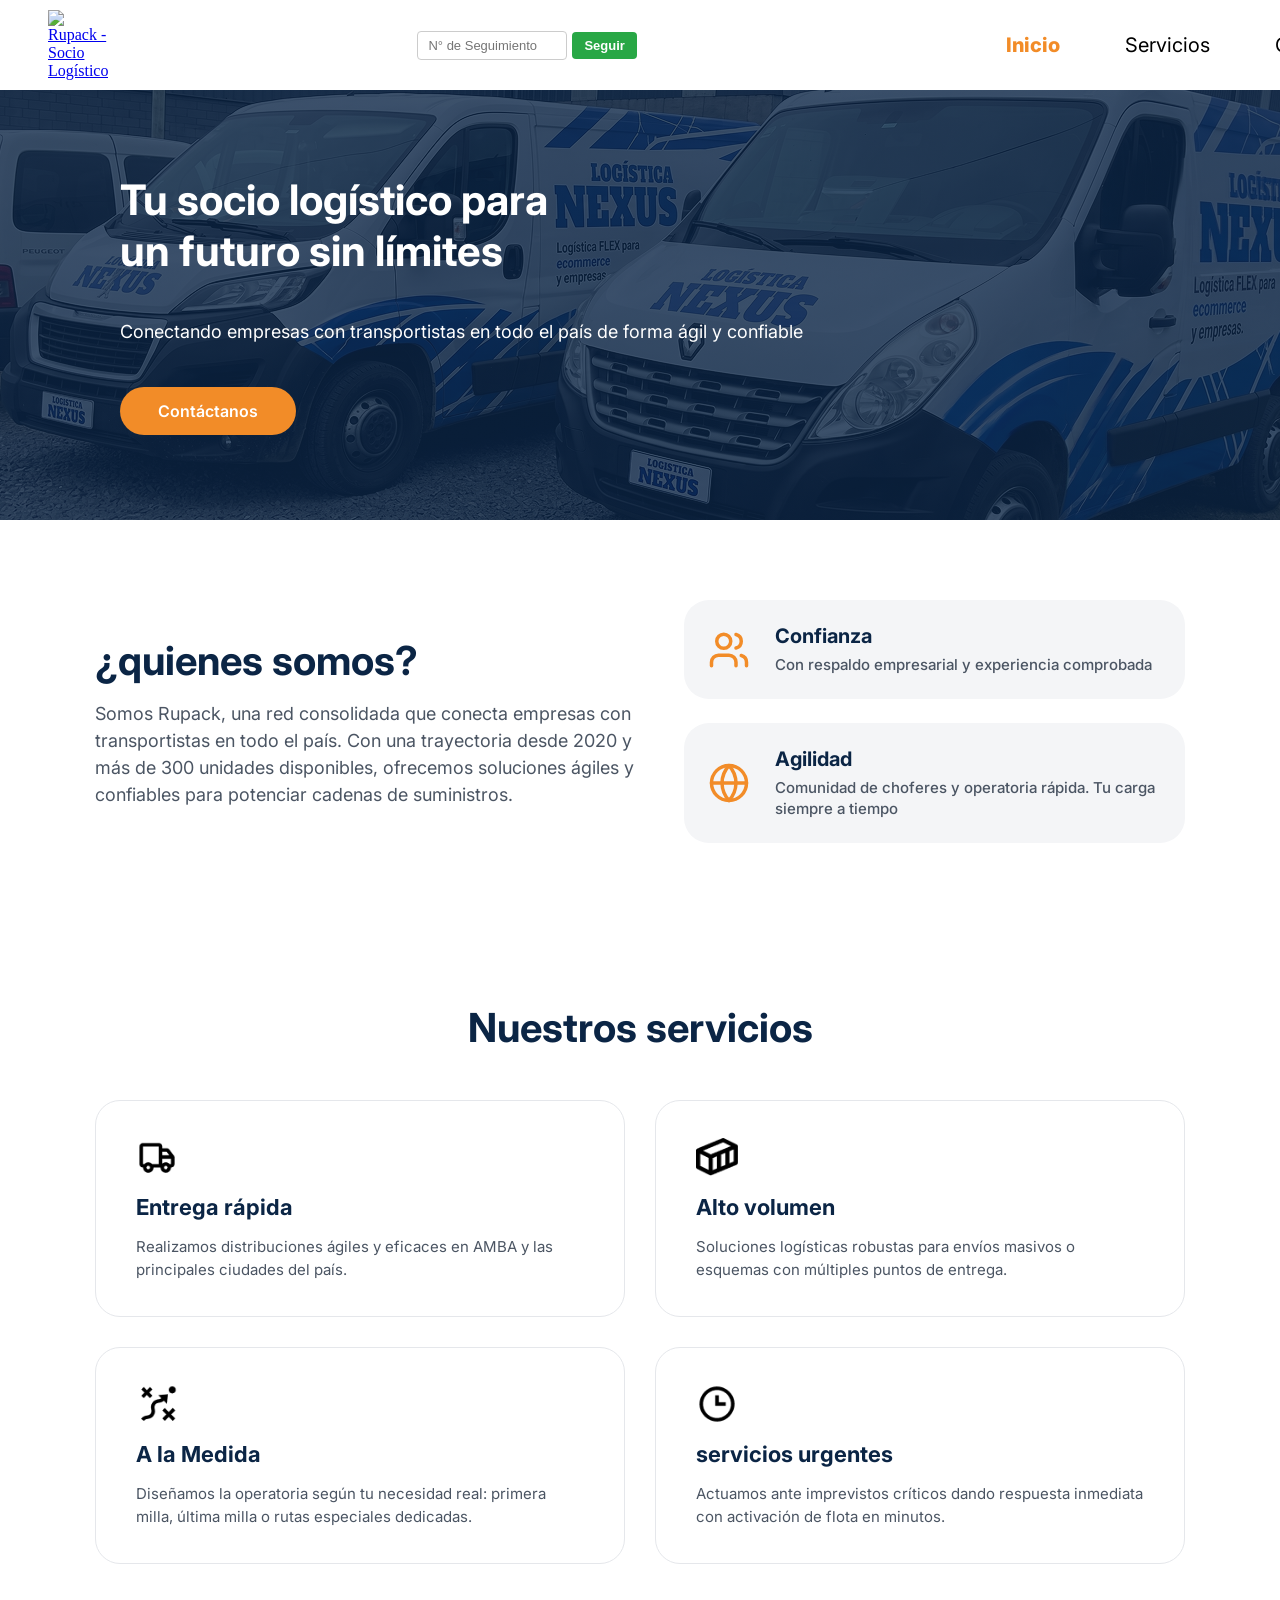
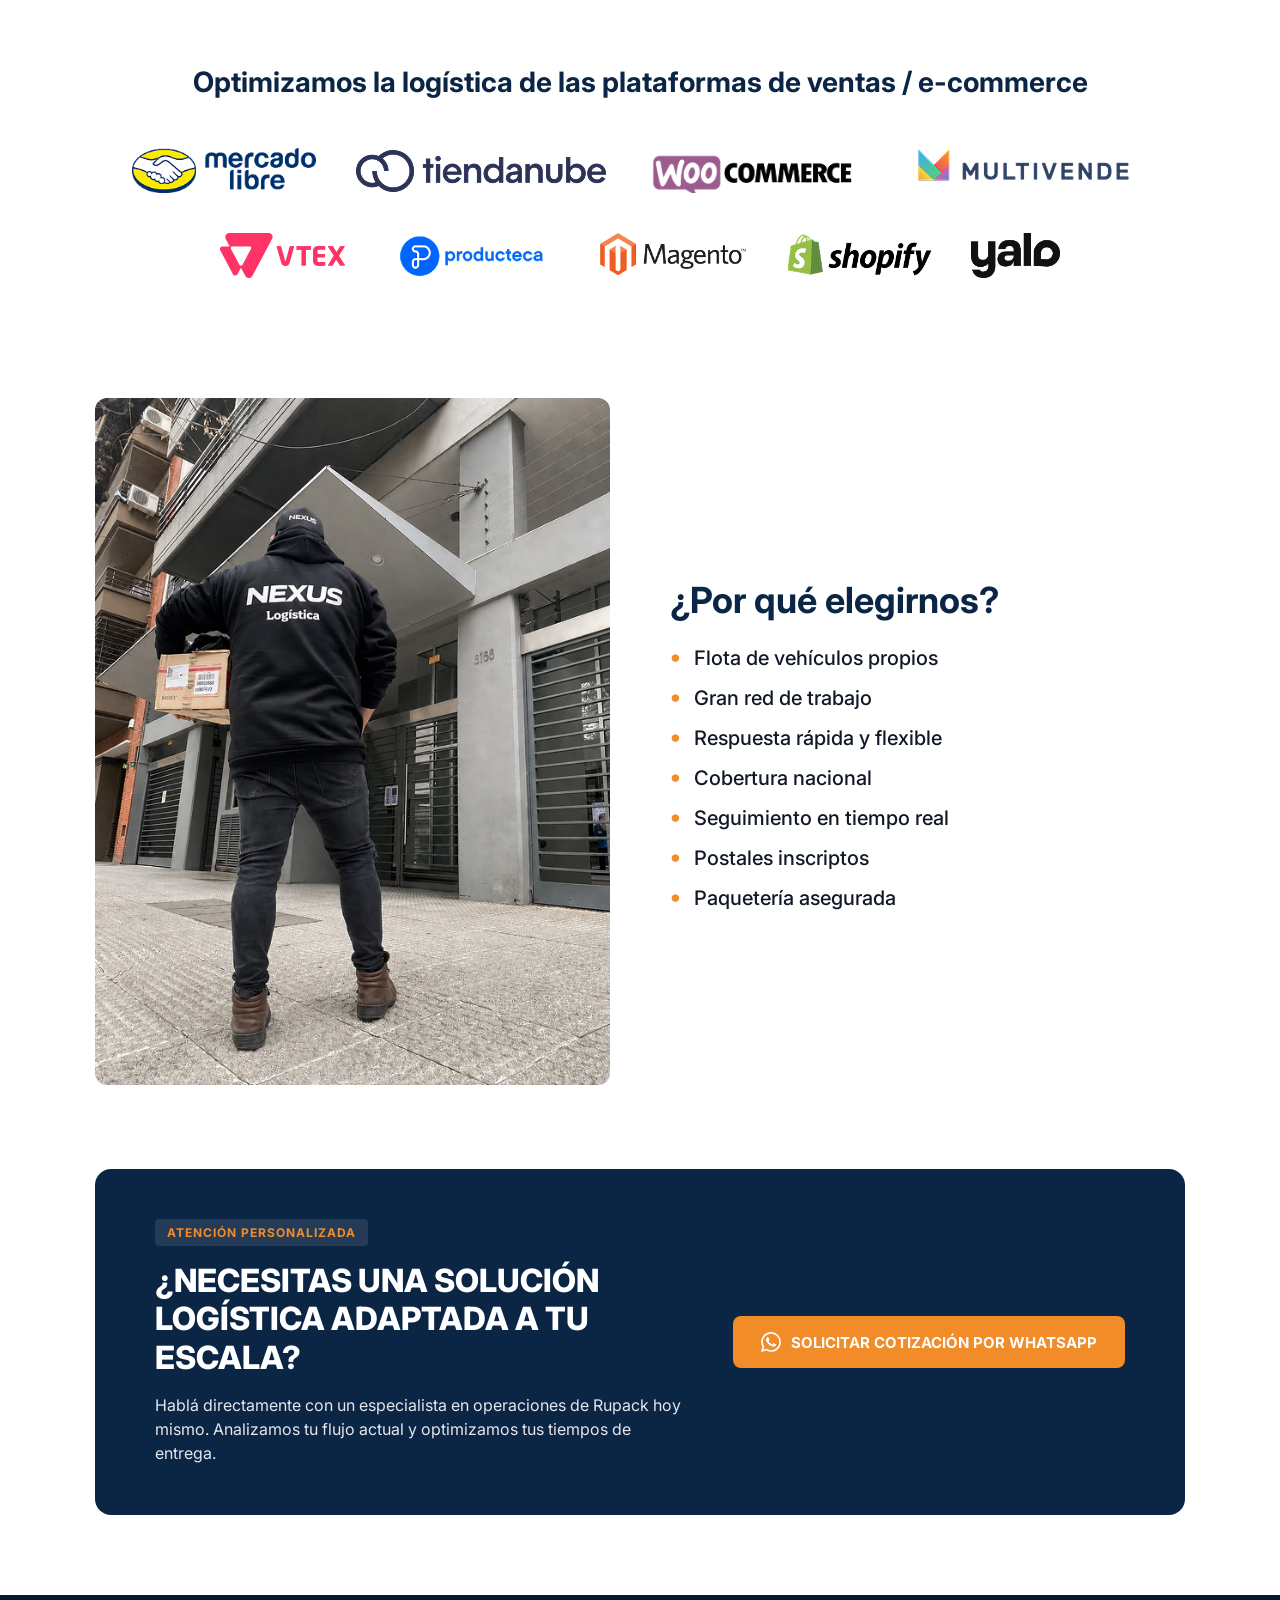
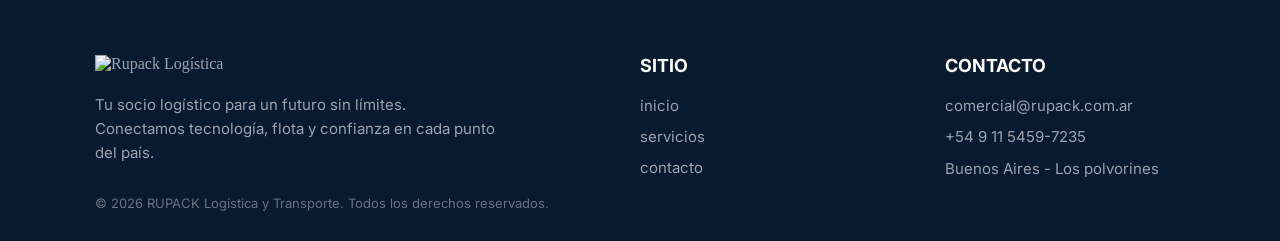
==== commit dbb2cd5f: "agregado y arreglo de seccion de index" ====
--- a/index.html
+++ b/index.html
@@ -23,6 +23,18 @@
     <link rel="icon" href="./iconos/favicon.ico" type="image/x-icon">
 
     <link rel="stylesheet" href="style.css">
+    <style>
+        /* Estilos rápidos integrados para el buscador en el Header */
+        .header-tracking { display: flex; align-items: center; gap: 5px; margin-left: 20px; }
+        .header-tracking input { padding: 6px 10px; border: 1px solid #ccc; border-radius: 4px; font-size: 13px; width: 150px; outline: none; }
+        .header-tracking button { padding: 6px 12px; background-color: #28a745; color: white; border: none; border-radius: 4px; font-size: 13px; font-weight: bold; cursor: pointer; }
+        .header-tracking button:hover { background-color: #218838; }
+        
+        /* Modal o cajita flotante de resultado rápido */
+        #trackingModal { display: none; position: fixed; top: 0; left: 0; width: 100%; height: 100%; background: rgba(0,0,0,0.5); z-index: 1000; justify-content: center; align-items: center; }
+        .tracking-modal-content { background: white; padding: 25px; border-radius: 8px; width: 90%; max-width: 400px; text-align: left; position: relative; box-shadow: 0 4px 15px rgba(0,0,0,0.2); }
+        .close-modal { position: absolute; top: 10px; right: 15px; font-size: 20px; cursor: pointer; color: #888; }
+    </style>
 </head>
 <body>  
 
@@ -30,6 +42,12 @@
     <a href="index.html" class="header__logo-link">
         <img src="./img/Logo_rupack.png" alt="Rupack - Socio Logístico" class="header__logo">
     </a>
+
+    <!-- BUSCADOR INTEGRADO EN EL HEADER -->
+    <div class="header-tracking">
+        <input type="text" id="headerTrackingInput" placeholder="N° de Seguimiento">
+        <button onclick="consultarHeaderTracking()">Seguir</button>
+    </div>
 
     <button class="header__toggle" id="menuToggle" aria-label="Abrir menú">
       <span class="header__toggle-line"></span>
@@ -41,10 +59,26 @@
       <ul class="header__menu">
         <li class="header__item"><a href="index.html" class="header__link header__link--active">Inicio</a></li>
         <li class="header__item"><a href="./pages/servicios.html" class="header__link">Servicios</a></li>
-        <li class="header__item"><a href="./pages/contacto.html" class="header__link">Contacto</a></li>
+        <li class="header__item"><a href="./pages/Contacto.html" class="header__link">Contacto</a></li>
       </ul>
     </nav>
   </header>
+
+  <!-- VENTANA FLOTANTE DE RESULTADOS DE SEGUIMIENTO -->
+  <div id="trackingModal">
+      <div class="tracking-modal-content">
+          <span class="close-modal" onclick="cerrarModalTracking()">&times;</span>
+          <h3 style="color: #004085; margin-top: 0; margin-bottom: 15px;">Estado del Envío</h3>
+          <div id="modalError" style="color: #dc3545; font-weight: bold; font-size: 14px; display: none;"></div>
+          <div id="modalBody" style="font-size: 14px; color: #444;">
+              <div style="margin-bottom: 6px;">Tracking: <strong id="mTracking"></strong></div>
+              <div style="margin-bottom: 6px;">Empresa Origen: <strong id="mEmpresa"></strong></div>
+              <div style="margin-bottom: 6px;">Destino / Localidad: <strong id="mLocalidad"></strong></div>
+              <div style="margin-bottom: 6px;">Fecha de Ingreso: <strong id="mFecha"></strong></div>
+              <div style="margin-top: 10px;">Estado Actual: <br><span id="mEstado" style="display: inline-block; padding: 4px 8px; border-radius: 4px; font-size: 12px; font-weight: bold; text-transform: uppercase;"></span></div>
+          </div>
+      </div>
+  </div>
 
   <main class="main_content">
 
@@ -178,6 +212,7 @@
     </section>
 
     <!-- NUEVA SECCIÓN: Llamada a la acción (Atención Personalizada) -->
+    <!-- NUEVA SECCIÓN: Llamada a la acción (Atención Personalizada) -->
     <section class="cta-personalizada">
       <div class="cta-personalizada__container">
         <div class="cta-personalizada__content">
@@ -186,7 +221,7 @@
           <p class="cta-personalizada__text">Hablá directamente con un especialista en operaciones de Rupack hoy mismo. Analizamos tu flujo actual y optimizamos tus tiempos de entrega.</p>
         </div>
         <div class="cta-personalizada__action">
-          <a href="https://wa.me/5491154597235" target="_blank" rel="noopener noreferrer" class="boton boton--naranja cta-personalizada__boton">
+          <a href="https://wa.me/5491154597235" target="_blank" rel="noopener noreferrer" class="boton--naranja cta-personalizada__boton">
             <svg class="icono-whatsapp" xmlns="http://www.w3.org/2000/svg" width="20" height="20" viewBox="0 0 24 24" fill="currentColor">
               <path d="M17.472 14.382c-.297-.149-1.758-.867-2.03-.967-.273-.099-.471-.148-.67.15-.197.297-.767.966-.94 1.164-.173.199-.347.223-.644.075-.297-.15-1.255-.463-2.39-1.475-.883-.788-1.48-1.761-1.653-2.059-.173-.297-.018-.458.13-.606.134-.133.298-.347.446-.52.149-.174.198-.298.298-.497.099-.198.05-.371-.025-.52-.075-.149-.669-1.612-.916-2.207-.242-.579-.487-.5-.669-.51a12.8 12.8 0 0 0-.57-.01c-.198 0-.52.074-.792.372-.272.297-1.04 1.016-1.04 2.479 0 1.462 1.065 2.875 1.213 3.074.149.198 2.096 3.2 5.077 4.487.709.306 1.262.489 1.694.625.712.227 1.36.195 1.871.118.571-.085 1.758-.719 2.006-1.413.248-.694.248-1.289.173-1.413-.074-.124-.272-.198-.57-.347m-5.421 7.403h-.004a9.87 9.87 0 0 1-5.031-1.378l-.361-.214-3.741.982.998-3.648-.235-.374a9.86 9.86 0 0 1-1.51-5.26c.001-5.45 4.436-9.884 9.888-9.884 2.64 0 5.122 1.03 6.988 2.898a9.825 9.825 0 0 1 2.893 6.994c-.003 5.45-4.437 9.884-9.885 9.884m8.413-18.297A11.815 11.815 0 0 0 12.05 0C5.495 0 .16 5.335.157 11.892c0 2.096.547 4.142 1.588 5.945L.057 24l6.305-1.654a11.882 11.882 0 0 0 5.683 1.448h.005c6.554 0 11.89-5.335 11.893-11.893a11.821 11.821 0 0 0-3.48-8.413Z"/>
             </svg>
@@ -215,7 +250,7 @@
         <ul class="footer__list">
           <li><a href="./index.html" class="footer__link">inicio</a></li>
           <li><a href="./pages/servicios.html" class="footer__link">servicios</a></li>
-          <li><a href="./pages/contacto.html" class="footer__link">contacto</a></li>
+          <li><a href="./pages/Contacto.html" class="footer__link">contacto</a></li>
         </ul>
       </div>
 
@@ -241,5 +276,67 @@
   </footer>
 
   <script src="main.js"></script>  
+  <script>
+      function consultarHeaderTracking() {
+          const tracking = document.getElementById('headerTrackingInput').value.trim();
+          const modal = document.getElementById('trackingModal');
+          const errorMsg = document.getElementById('modalError');
+          const modalBody = document.getElementById('modalBody');
+
+          errorMsg.style.display = 'none';
+          modalBody.style.display = 'block';
+          modal.style.display = 'flex';
+
+          if (!tracking) {
+              modalBody.style.display = 'none';
+              errorMsg.innerText = 'Por favor, ingresá un número de seguimiento.';
+              errorMsg.style.display = 'block';
+              return;
+          }
+
+          fetch(`/api/consultar.php?tracking=${encodeURIComponent(tracking)}`)
+          .then(res => res.json())
+          .then(data => {
+              if (data.status === 'success') {
+                  const pkg = data.data;
+                  document.getElementById('mTracking').innerText = pkg.tracking_number;
+                  document.getElementById('mEmpresa').innerText = pkg.company_name || 'RuPack Logística';
+                  document.getElementById('mLocalidad').innerText = pkg.location_name || 'En tránsito general';
+                  
+                  let fecha = new Date(pkg.created_at).toLocaleString('es-AR');
+                  document.getElementById('mFecha').innerText = fecha;
+
+                  let estadoSpan = document.getElementById('mEstado');
+                  estadoSpan.innerText = pkg.status.replace('_', ' ');
+                  
+                  if (pkg.status === 'recibido') {
+                      estadoSpan.style.background = '#cce5ff'; estadoSpan.style.color = '#004085';
+                  } else if (pkg.status === 'en_ruta') {
+                      estadoSpan.style.background = '#fff3cd'; estadoSpan.style.color = '#856404';
+                  } else {
+                      estadoSpan.style.background = '#d4edda'; estadoSpan.style.color = '#155724';
+                  }
+              } else {
+                  modalBody.style.display = 'none';
+                  errorMsg.innerText = data.message;
+                  errorMsg.style.display = 'block';
+              }
+          })
+          .catch(err => {
+              modalBody.style.display = 'none';
+              errorMsg.innerText = 'Error al conectar con el servidor.';
+              errorMsg.style.display = 'block';
+          });
+      }
+
+      function cerrarModalTracking() {
+          document.getElementById('trackingModal').style.display = 'none';
+      }
+
+      // Buscar con Enter
+      document.getElementById('headerTrackingInput').addEventListener('keypress', function (e) {
+          if (e.key === 'Enter') consultarHeaderTracking();
+      });
+  </script>
 </body>
 </html>
--- a/style.css
+++ b/style.css
@@ -510,6 +510,26 @@
 
 .cta-personalizada__action {
   flex-shrink: 0;
+}
+
+.boton--naranja {
+  display: inline-flex;
+  align-items: center;
+  gap: 10px;
+  background-color: #f28c28;
+  color: #ffffff;
+  padding: 16px 28px;
+  border-radius: 8px;
+  text-decoration: none;
+  font-weight: 700;
+  font-size: 15px;
+  font-family: 'Inter', sans-serif;
+  transition: background-color 0.3s ease, transform 0.1s ease;
+  white-space: nowrap; /* Evita que el texto del botón se rompa en varias líneas */
+}
+
+.boton--naranja:hover {
+  background-color: #e07b22;
 }
 
 .boton--naranja {
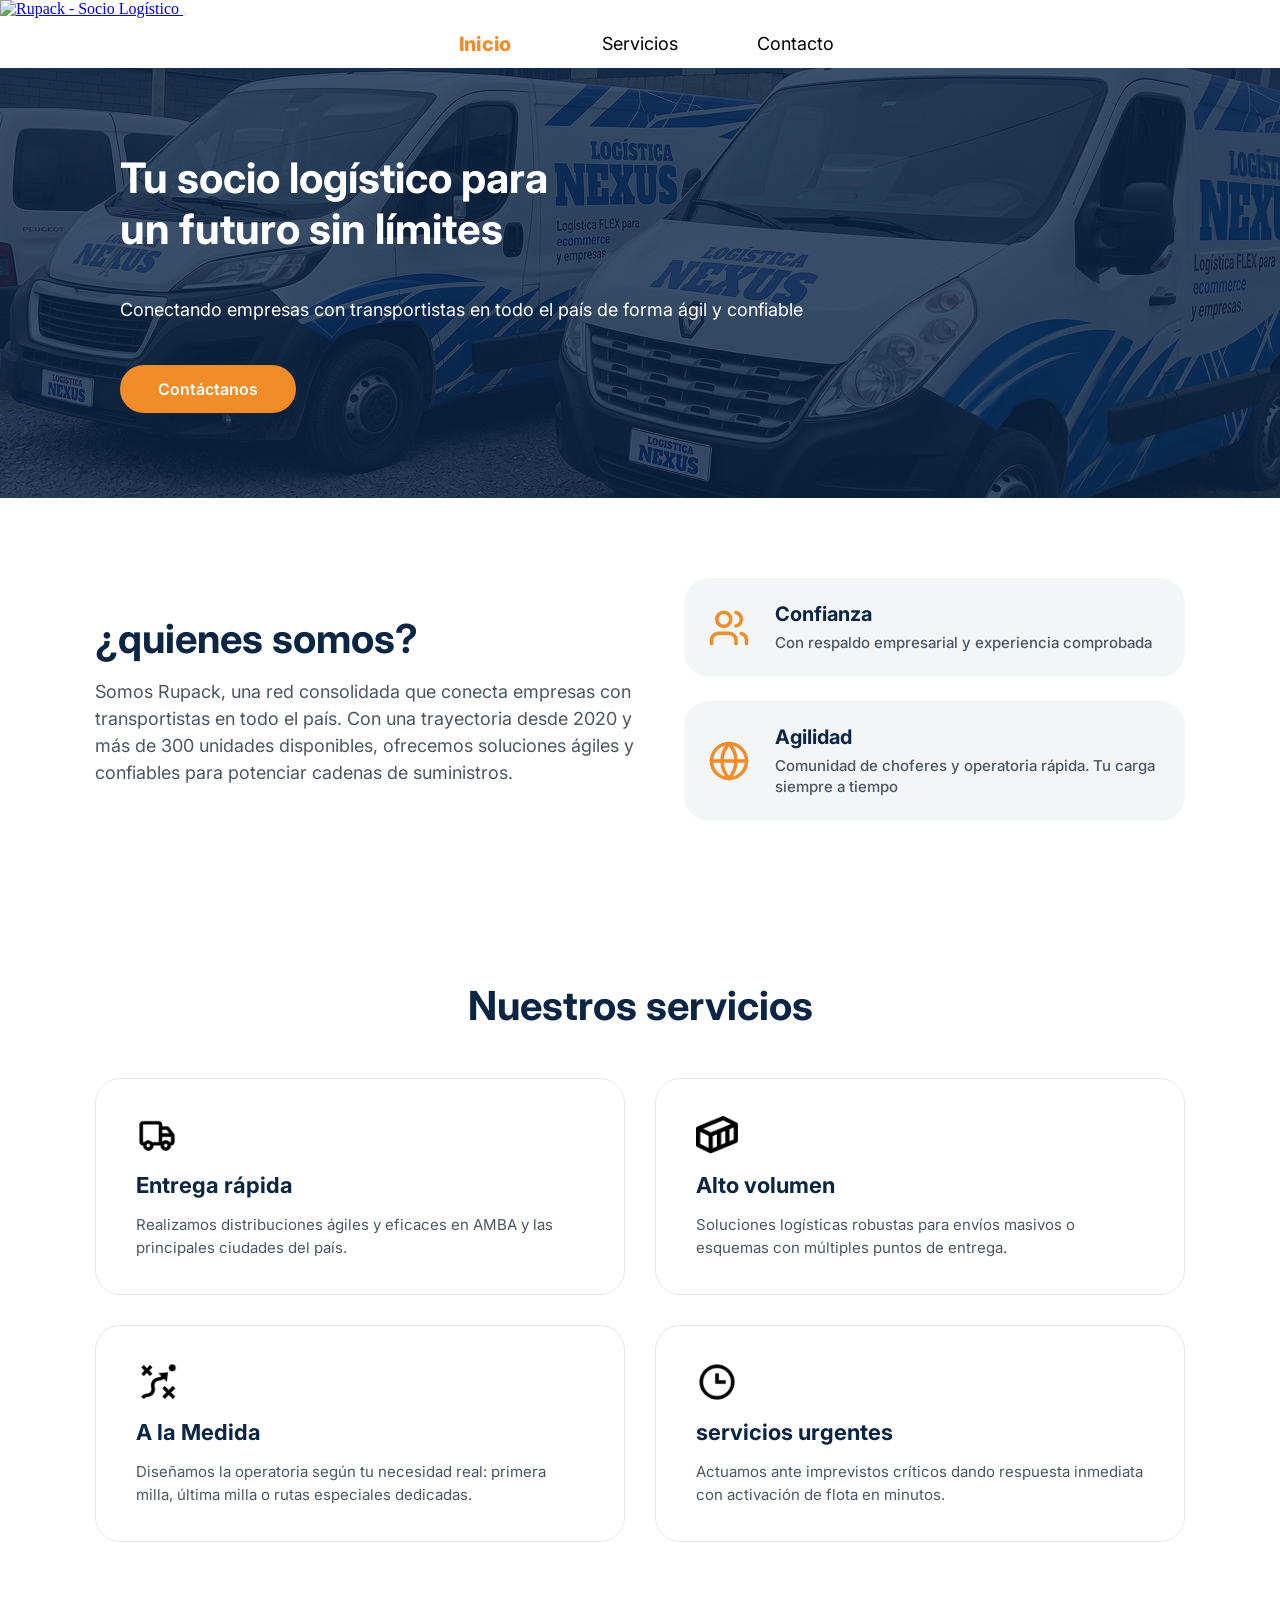
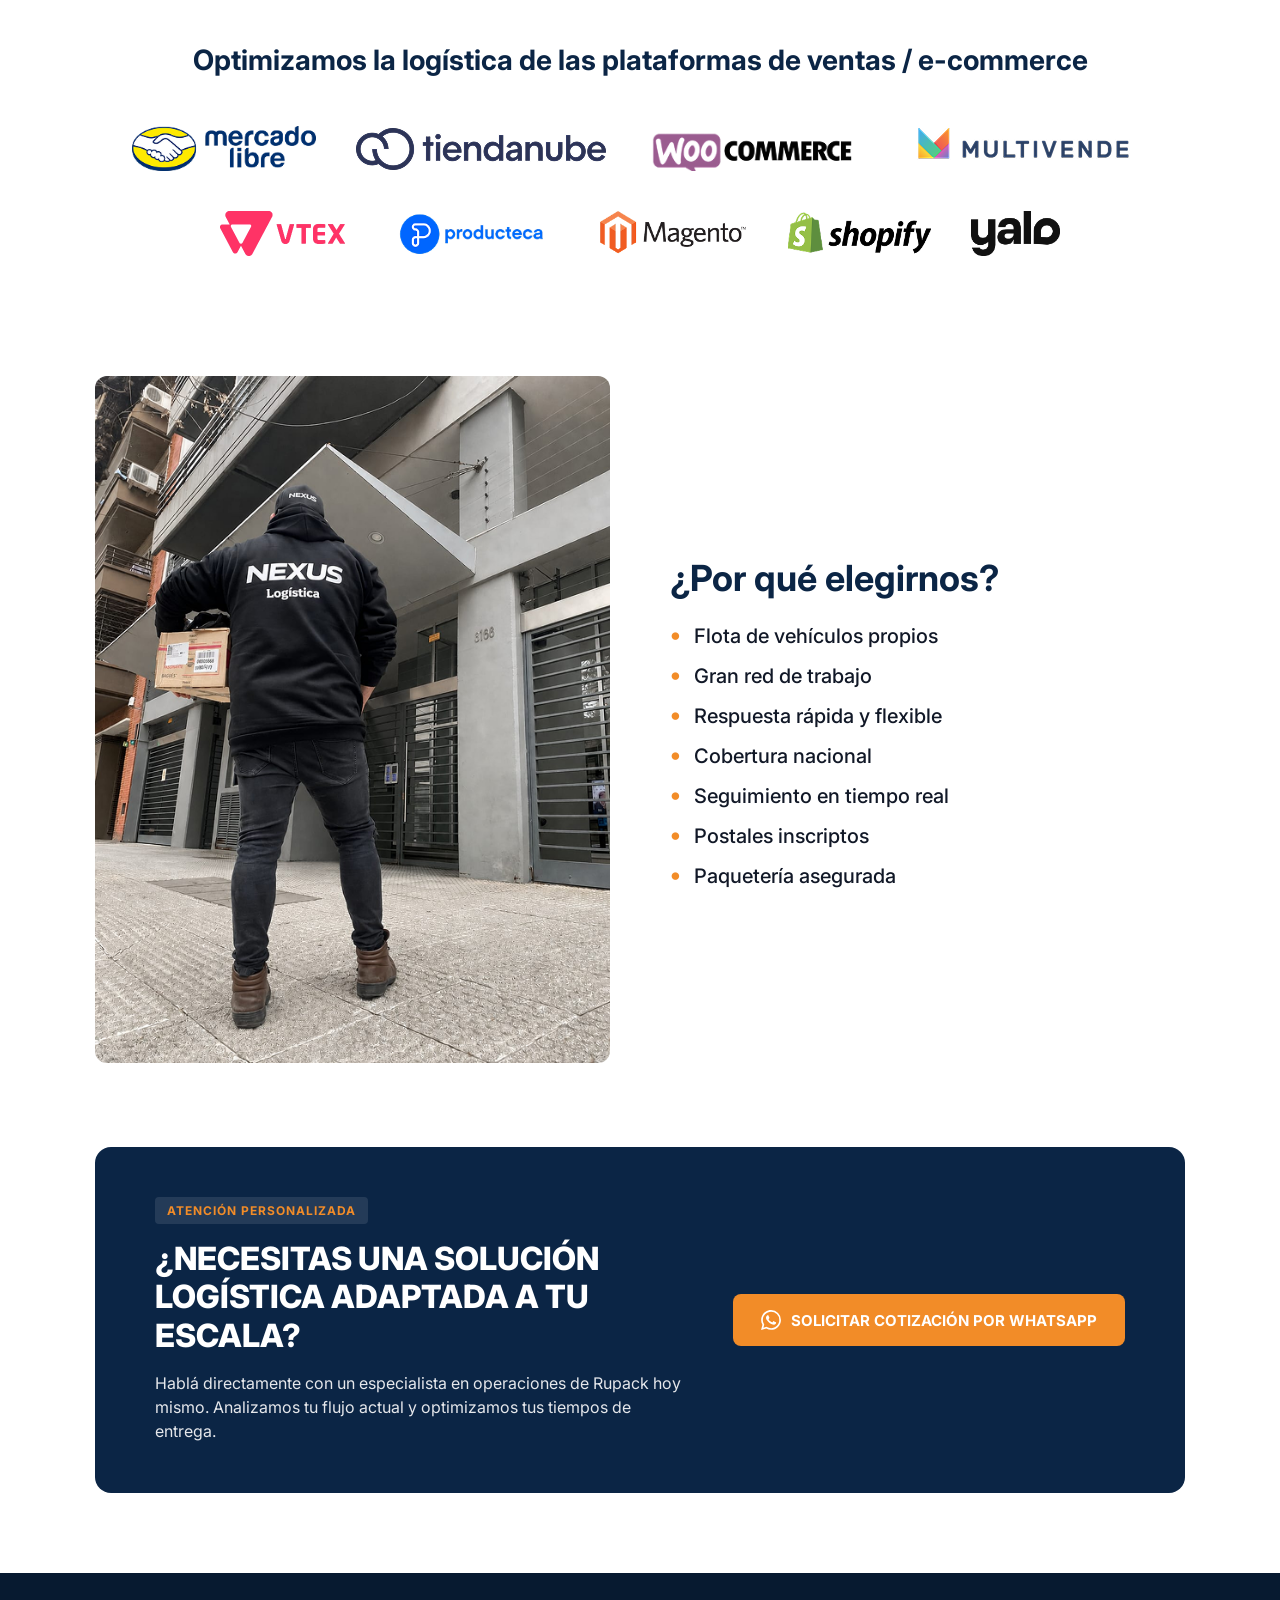
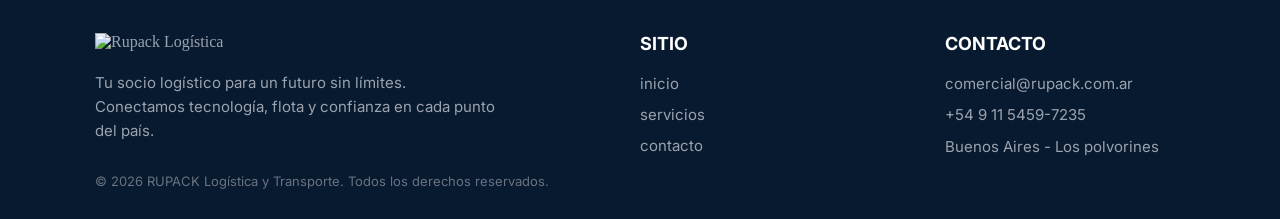
==== commit 101728c7: "apagado de buscador" ====
--- a/index.html
+++ b/index.html
@@ -43,12 +43,12 @@
         <img src="./img/Logo_rupack.png" alt="Rupack - Socio Logístico" class="header__logo">
     </a>
 
-    <!-- BUSCADOR INTEGRADO EN EL HEADER -->
+    <!--  
     <div class="header-tracking">
         <input type="text" id="headerTrackingInput" placeholder="N° de Seguimiento">
         <button onclick="consultarHeaderTracking()">Seguir</button>
     </div>
-
+      -->
     <button class="header__toggle" id="menuToggle" aria-label="Abrir menú">
       <span class="header__toggle-line"></span>
       <span class="header__toggle-line"></span>
--- a/style.css
+++ b/style.css
@@ -22,30 +22,7 @@
 }
 
 /* --- HEADER --- */
-.header {
-  width: 100%;
-  height: 90px;
-  display: flex;
-  justify-content: space-between; 
-  align-items: center;
-  padding: 20px 63px 20px 48px;
-  background-color: #ffffff;
-}
-
-.header__logo-link {
-  display: flex;
-  align-items: center;
-}
-
-.header__logo {
-  height: auto;
-  max-width: 180px; 
-}
-
-.header__toggle {
-  display: none;
-}
-
+.header {/* --- HEADER MEJORADO Y ESTÁTICO --- */
 .header__menu {
   list-style: none;
   margin: 0;
@@ -59,25 +36,33 @@
 
 .header__item {
   display: flex;
-  padding: 12px 20px;
+  /* Damos un ancho fijo o un padding estable para que el espacio no varíe al cambiar el grosor de la fuente */
+  width: 130px; 
+  height: 50px;
   justify-content: center;
   align-items: center;
-  gap: 10px;
 }
 
 .header__link {
   text-decoration: none;
   color: #000;
   font-family: 'Inter', sans-serif;
-  font-size: 20px;
+  font-size: 18px;
   font-weight: 400;
-  transition: color 0.2s ease;
-}
-
-.header__link--active, .header__link:hover {
+  /* Usamos transform en lugar de cambiar el tamaño de fuente (font-size) bruto, 
+     lo que evita que desplace contenedores y hace la animación fluida */
+  transition: color 0.2s ease, transform 0.2s ease;
+  display: inline-block;
+  text-align: center;
+}
+
+/* Al poner el mouse o si está activo */
+.header__link--active, 
+.header__link:hover {
   font-weight: 800;
   color: #f28c28; /* Naranja Rupack */
-}
+  transform: scale(1.1); /* Agranda ligeramente el link sin mover a los vecinos de lugar */
+}}
 
 /* --- HEROS --- */
 .hero--home {
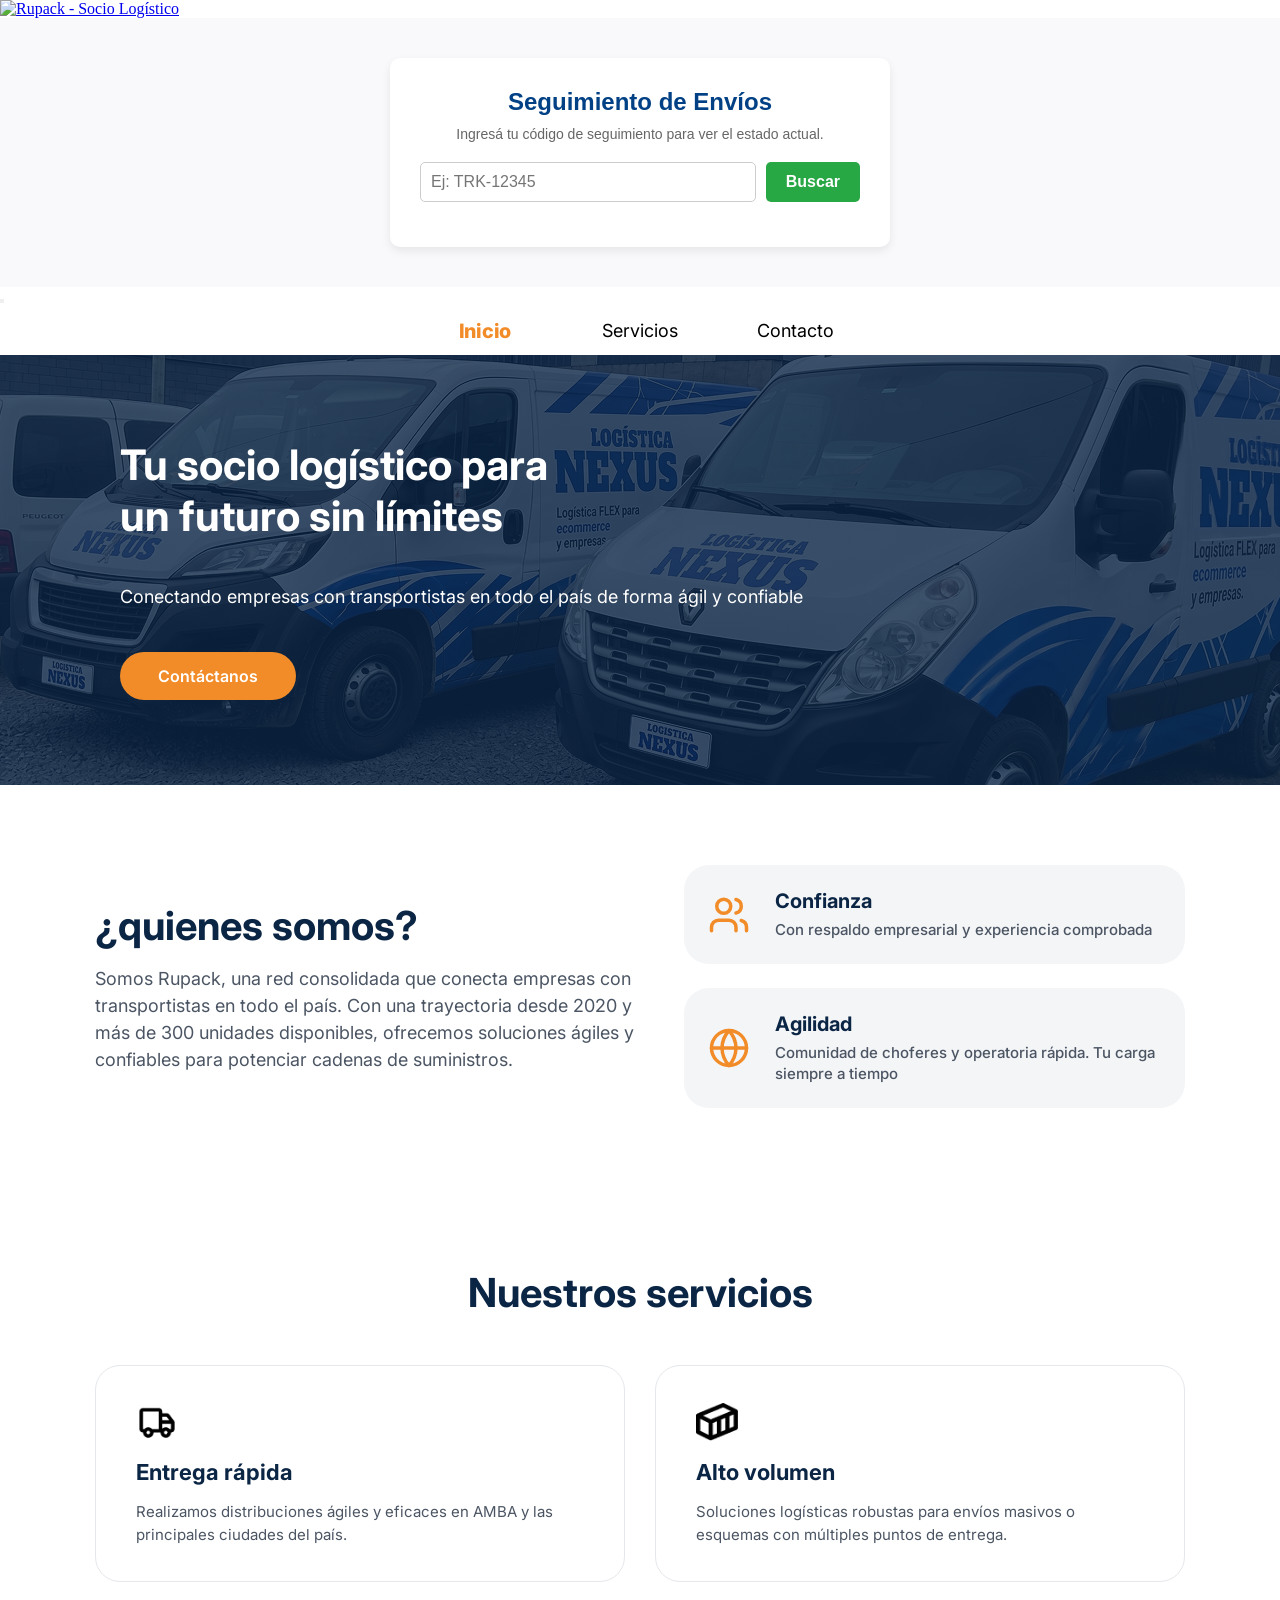
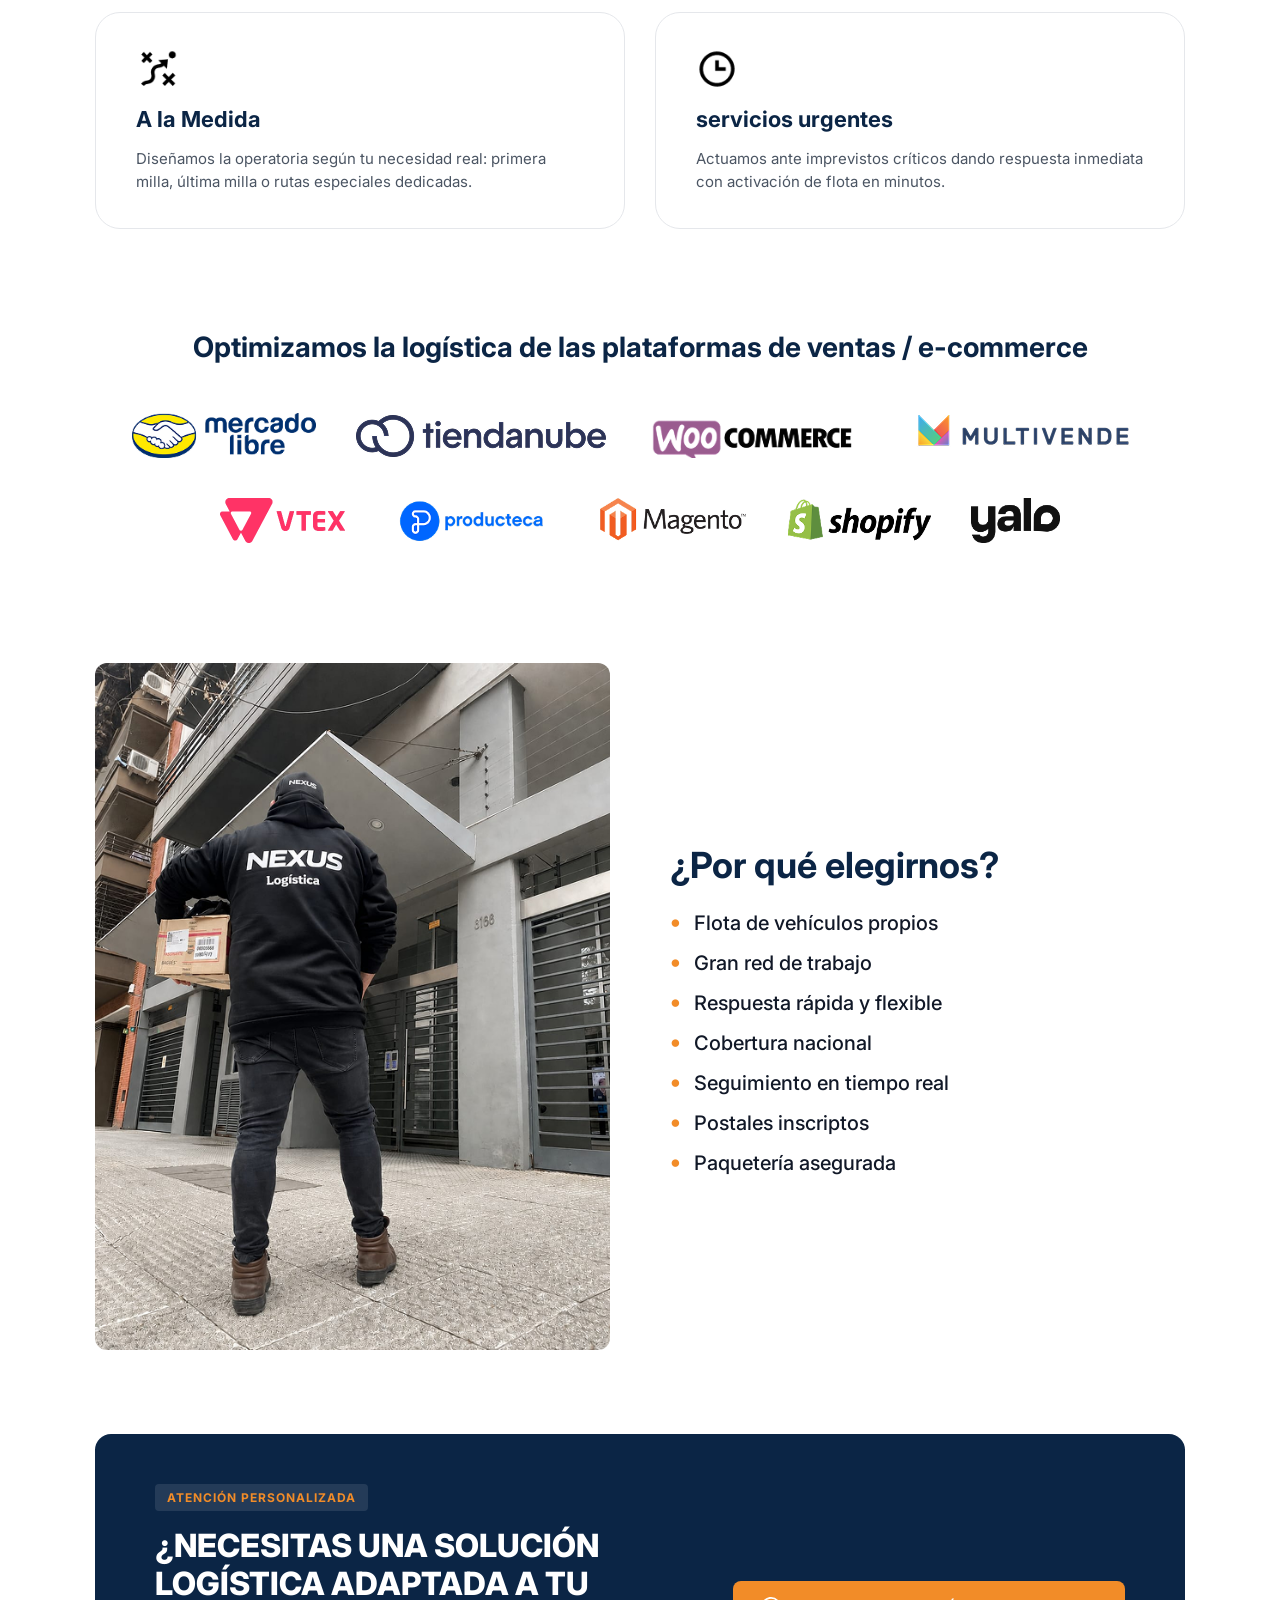
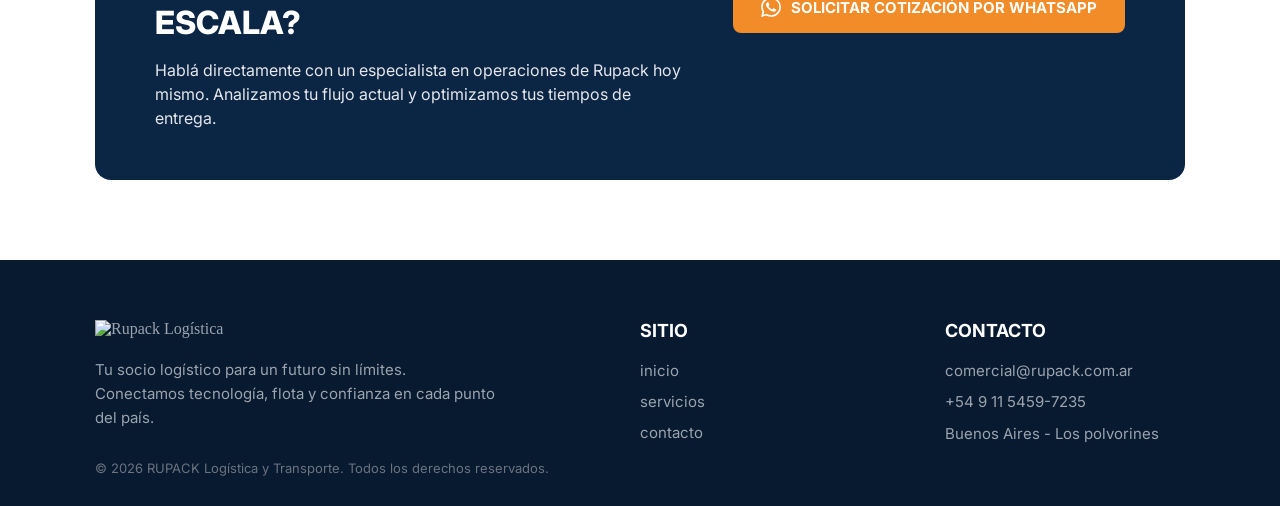
==== commit d13a1de1: "agregado de consultas y index" ====
--- a/index.html
+++ b/index.html
@@ -42,7 +42,88 @@
     <a href="index.html" class="header__logo-link">
         <img src="./img/Logo_rupack.png" alt="Rupack - Socio Logístico" class="header__logo">
     </a>
-
+    <!-- SECCIÓN DE SEGUIMIENTO RUPACK -->
+<section id="seguimiento-section" style="padding: 40px 20px; background-color: #f9f9fb; text-align: center; font-family: Arial, sans-serif;">
+    <div style="max-width: 500px; margin: 0 auto; background: white; padding: 30px; border-radius: 10px; box-shadow: 0 4px 10px rgba(0,0,0,0.08);">
+        <h2 style="color: #004085; margin-bottom: 10px;">Seguimiento de Envíos</h2>
+        <p style="color: #666; font-size: 14px; margin-bottom: 20px;">Ingresá tu código de seguimiento para ver el estado actual.</p>
+        
+        <div style="display: flex; gap: 10px; margin-bottom: 15px;">
+            <input type="text" id="publicTrackingInput" placeholder="Ej: TRK-12345" style="flex: 1; padding: 10px; border: 1px solid #ccc; border-radius: 5px; font-size: 16px; outline: none;">
+            <button onclick="consultarEnvioPublico()" style="padding: 10px 20px; background-color: #28a745; color: white; border: none; border-radius: 5px; font-size: 16px; font-weight: bold; cursor: pointer;">Buscar</button>
+        </div>
+
+        <div id="publicErrorMsg" style="color: #dc3545; font-weight: bold; font-size: 14px; margin-top: 10px; display: none;"></div>
+
+        <!-- Resultados -->
+        <div id="publicResultadoBox" style="margin-top: 20px; text-align: left; background: #f1f3f5; padding: 15px; border-radius: 6px; border-left: 4px solid #004085; display: none;">
+            <h4 style="margin: 0 0 10px 0; color: #333;">Resultado de la búsqueda</h4>
+            <div style="font-size: 14px; color: #444; margin-bottom: 6px;">Tracking: <strong id="pubResTracking"></strong></div>
+            <div style="font-size: 14px; color: #444; margin-bottom: 6px;">Empresa Origen: <strong id="pubResEmpresa"></strong></div>
+            <div style="font-size: 14px; color: #444; margin-bottom: 6px;">Destino / Localidad: <strong id="pubResLocalidad"></strong></div>
+            <div style="font-size: 14px; color: #444; margin-bottom: 6px;">Fecha de Ingreso: <strong id="pubResFecha"></strong></div>
+            <div style="font-size: 14px; color: #444; margin-top: 10px;">Estado: <br><span id="pubResEstado" style="display: inline-block; padding: 4px 8px; border-radius: 4px; font-size: 12px; font-weight: bold; text-transform: uppercase;"></span></div>
+        </div>
+    </div>
+</section>
+
+<script>
+    function consultarEnvioPublico() {
+        const tracking = document.getElementById('publicTrackingInput').value.trim();
+        const errorBox = document.getElementById('publicErrorMsg');
+        const resultadoBox = document.getElementById('publicResultadoBox');
+
+        errorBox.style.display = 'none';
+        resultadoBox.style.display = 'none';
+
+        if (!tracking) {
+            errorBox.innerText = 'Por favor, ingresá un número de seguimiento.';
+            errorBox.style.display = 'block';
+            return;
+        }
+
+        fetch(`/api/consultar.php?tracking=${encodeURIComponent(tracking)}`)
+        .then(res => res.json())
+        .then(data => {
+            if (data.status === 'success') {
+                const pkg = data.data;
+                
+                document.getElementById('pubResTracking').innerText = pkg.tracking_number;
+                document.getElementById('pubResEmpresa').innerText = pkg.company_name || 'RuPack Logística';
+                document.getElementById('pubResLocalidad').innerText = pkg.location_name || 'En tránsito general';
+                
+                let fecha = new Date(pkg.created_at).toLocaleString('es-AR');
+                document.getElementById('pubResFecha').innerText = fecha;
+
+                let estadoSpan = document.getElementById('pubResEstado');
+                estadoSpan.innerText = pkg.status.replace('_', ' ');
+                
+                // Colores dinámicos según estado
+                if (pkg.status === 'recibido') {
+                    estadoSpan.style.background = '#cce5ff'; estadoSpan.style.color = '#004085';
+                } else if (pkg.status === 'en_ruta') {
+                    estadoSpan.style.background = '#fff3cd'; estadoSpan.style.color = '#856404';
+                } else {
+                    estadoSpan.style.background = '#d4edda'; estadoSpan.style.color = '#155724';
+                }
+
+                resultadoBox.style.display = 'block';
+            } else {
+                errorBox.innerText = data.message;
+                errorBox.style.display = 'block';
+            }
+        })
+        .catch(err => {
+            errorBox.innerText = 'Error al conectar con el servidor.';
+            errorBox.style.display = 'block';
+        });
+    }
+
+    // Permitir buscar con Enter
+    document.getElementById('publicTrackingInput').addEventListener('keypress', function (e) {
+        if (e.key === 'Enter') consultarEnvioPublico();
+    });
+</script>
     <!--  
     <div class="header-tracking">
         <input type="text" id="headerTrackingInput" placeholder="N° de Seguimiento">
